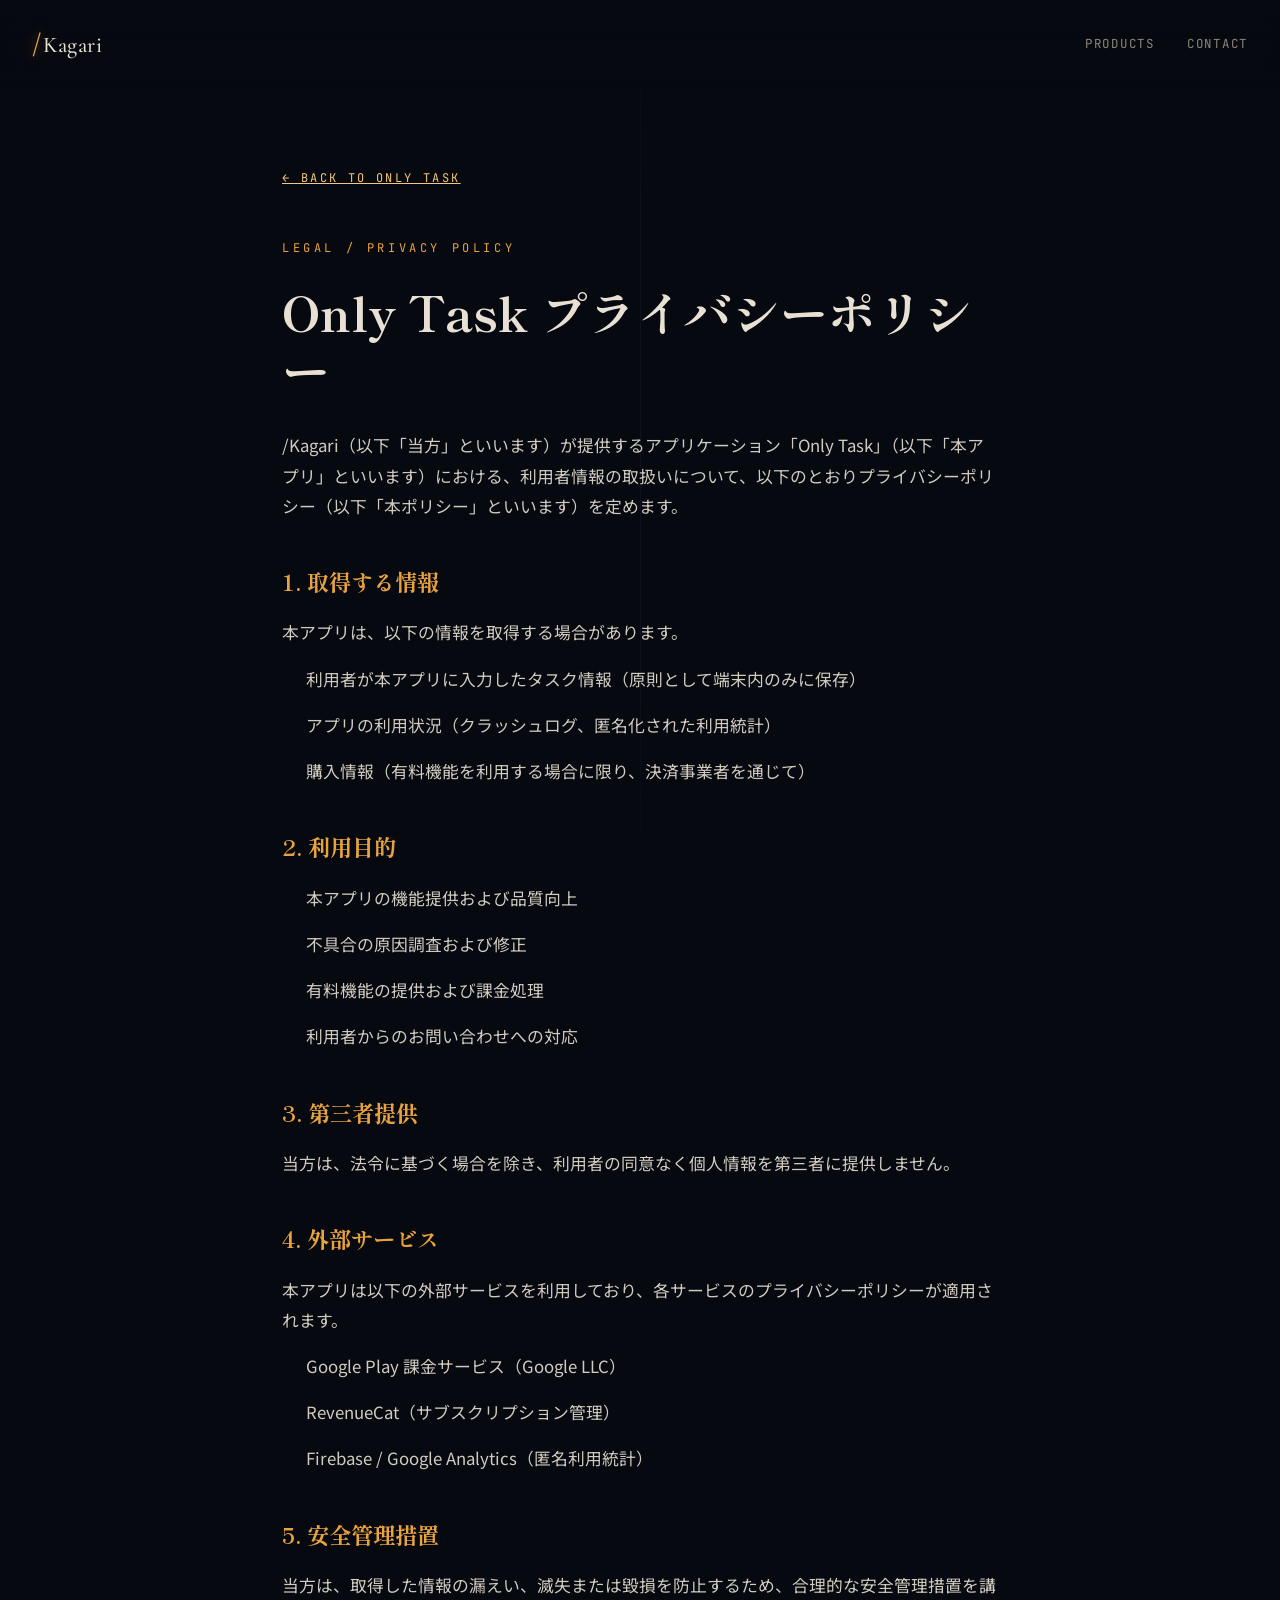
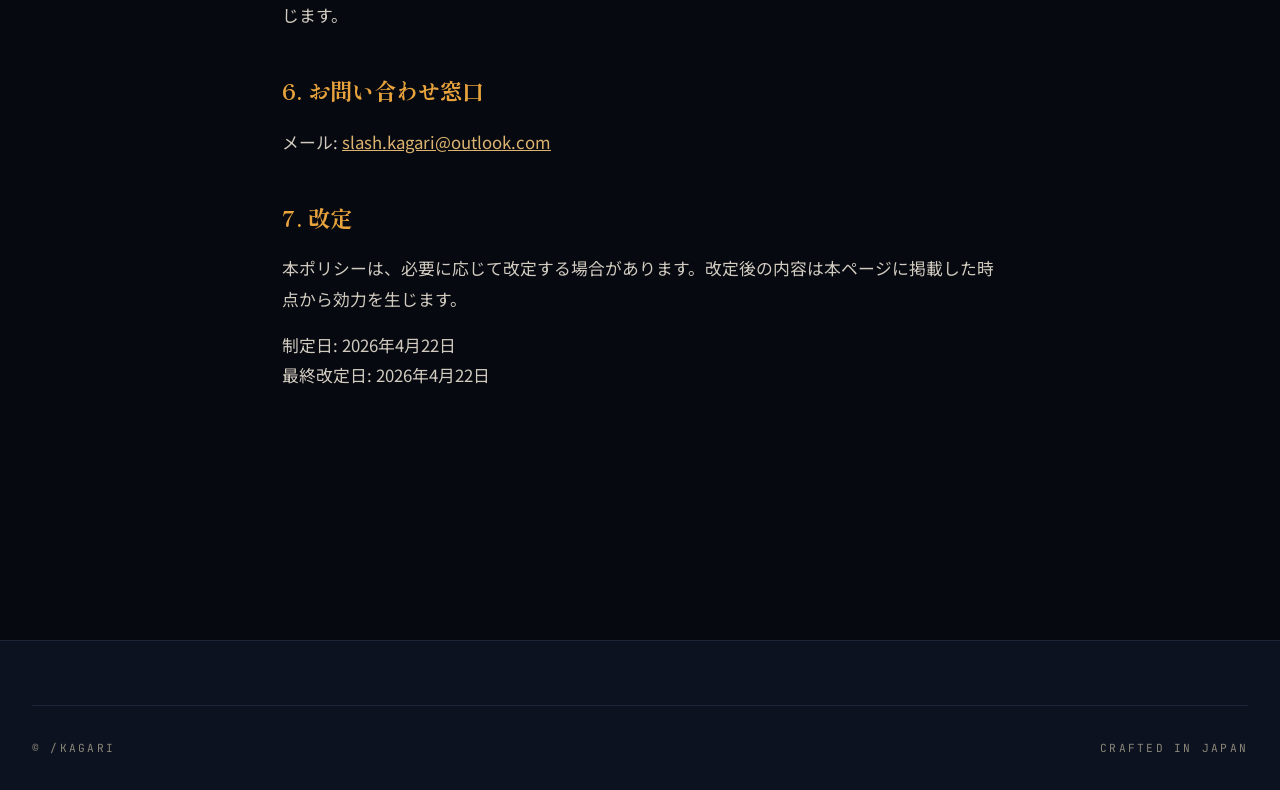
==== legal/only-task-privacy.html @ 3cb2e597 "feat: initial site with kagari lattice hero and product index" ====
<!-- Only Task プライバシーポリシー -->
<!DOCTYPE html>
<html lang="ja">
<head>
<meta charset="UTF-8" />
<meta name="viewport" content="width=device-width, initial-scale=1" />
<title>Only Task プライバシーポリシー — /Kagari</title>
<link rel="preconnect" href="https://fonts.googleapis.com" />
<link rel="preconnect" href="https://fonts.gstatic.com" crossorigin />
<link href="https://fonts.googleapis.com/css2?family=Shippori+Mincho:wght@500;700&family=Noto+Sans+JP:wght@300;400;600&family=Cormorant+Garamond:ital,wght@0,400;0,600;1,400&family=JetBrains+Mono:wght@400;600&display=swap" rel="stylesheet" />
<link rel="stylesheet" href="../assets/css/style.css" />
</head>
<body>
<nav class="nav" aria-label="Main navigation">
  <a href="../index.html" class="nav__brand"><span class="brand__slash">/</span><span class="brand__name">Kagari</span></a>
  <ul class="nav__menu">
    <li><a href="../index.html#products">Products</a></li>
    <li><a href="../index.html#contact">Contact</a></li>
  </ul>
</nav>

<article class="page">
  <a href="../products/only-task.html" class="page__back">← Back to Only Task</a>
  <div class="section__index">LEGAL / PRIVACY POLICY</div>
  <h1>Only Task プライバシーポリシー</h1>
  <p>/Kagari（以下「当方」といいます）が提供するアプリケーション「Only Task」（以下「本アプリ」といいます）における、利用者情報の取扱いについて、以下のとおりプライバシーポリシー（以下「本ポリシー」といいます）を定めます。</p>

  <h2>1. 取得する情報</h2>
  <p>本アプリは、以下の情報を取得する場合があります。</p>
  <ul>
    <li>利用者が本アプリに入力したタスク情報（原則として端末内のみに保存）</li>
    <li>アプリの利用状況（クラッシュログ、匿名化された利用統計）</li>
    <li>購入情報（有料機能を利用する場合に限り、決済事業者を通じて）</li>
  </ul>

  <h2>2. 利用目的</h2>
  <ul>
    <li>本アプリの機能提供および品質向上</li>
    <li>不具合の原因調査および修正</li>
    <li>有料機能の提供および課金処理</li>
    <li>利用者からのお問い合わせへの対応</li>
  </ul>

  <h2>3. 第三者提供</h2>
  <p>当方は、法令に基づく場合を除き、利用者の同意なく個人情報を第三者に提供しません。</p>

  <h2>4. 外部サービス</h2>
  <p>本アプリは以下の外部サービスを利用しており、各サービスのプライバシーポリシーが適用されます。</p>
  <ul>
    <li>Google Play 課金サービス（Google LLC）</li>
    <li>RevenueCat（サブスクリプション管理）</li>
    <li>Firebase / Google Analytics（匿名利用統計）</li>
  </ul>

  <h2>5. 安全管理措置</h2>
  <p>当方は、取得した情報の漏えい、滅失または毀損を防止するため、合理的な安全管理措置を講じます。</p>

  <h2>6. お問い合わせ窓口</h2>
  <p>メール: <a href="mailto:slash.kagari@outlook.com">slash.kagari@outlook.com</a></p>

  <h2>7. 改定</h2>
  <p>本ポリシーは、必要に応じて改定する場合があります。改定後の内容は本ページに掲載した時点から効力を生じます。</p>

  <p>制定日: 2026年4月22日<br />最終改定日: 2026年4月22日</p>
</article>

<footer class="footer">
  <div class="footer__bottom">
    <span>© /Kagari</span>
    <span class="footer__meta">Crafted in Japan</span>
  </div>
</footer>
</body>
</html>
---- assets/css/style.css ----
/* ========================================================================
   /Kagari — 公式サイト スタイル
   役割: 篝籠の格子 × デジタルの精密さ × 燠火のアクセント
   ======================================================================== */

/* ---------- デザイントークン ---------- */
:root {
  /* 色: 墨紺ベースに琥珀・朱・金 */
  --c-bg:        #070911;
  --c-bg-2:      #0D1220;
  --c-surface:   #11182A;
  --c-ink:       #E8E1D3;
  --c-ink-dim:   #8A8678;
  --c-line:      #1E2538;
  --c-line-2:    #2A3445;
  --c-ember:     #E8A33D;
  --c-flame:     #C84A1F;
  --c-gold:      #F4C77A;
  --c-red:       #9B2A1A;

  /* タイポ */
  --f-jp-serif:  "Shippori Mincho", "Noto Serif JP", serif;
  --f-jp-sans:   "Noto Sans JP", system-ui, sans-serif;
  --f-en-serif:  "Cormorant Garamond", "Times New Roman", serif;
  --f-mono:      "JetBrains Mono", ui-monospace, monospace;

  --t-hero:      clamp(4rem, 2rem + 10vw, 11rem);
  --t-h2:        clamp(2rem, 1.2rem + 3vw, 3.5rem);
  --t-body:      clamp(0.95rem, 0.88rem + 0.3vw, 1.05rem);

  /* 余白 */
  --sp-section:  clamp(5rem, 3rem + 7vw, 10rem);

  /* 動き */
  --e-out:       cubic-bezier(0.16, 1, 0.3, 1);
  --d-slow:      1200ms;
  --d-med:       600ms;
  --d-fast:      240ms;
}

/* ---------- リセット ---------- */
*, *::before, *::after { box-sizing: border-box; margin: 0; padding: 0; }
html { scroll-behavior: smooth; }
body {
  background: var(--c-bg);
  color: var(--c-ink);
  font-family: var(--f-jp-sans);
  font-size: var(--t-body);
  line-height: 1.8;
  overflow-x: hidden;
  -webkit-font-smoothing: antialiased;
}
img { max-width: 100%; display: block; }
a { color: inherit; text-decoration: none; }
ul { list-style: none; }
button { font: inherit; cursor: pointer; border: 0; background: none; color: inherit; }

/* 和の縦ラインで全体を引き締める */
body::before {
  content: "";
  position: fixed;
  top: 0; bottom: 0;
  left: 50%;
  width: 1px;
  background: linear-gradient(to bottom, transparent, var(--c-line) 30%, var(--c-line) 70%, transparent);
  opacity: 0.35;
  pointer-events: none;
  z-index: 1;
}

/* ---------- ナビ ---------- */
.nav {
  position: fixed;
  top: 0; left: 0; right: 0;
  display: flex;
  justify-content: space-between;
  align-items: center;
  padding: 1.25rem 2rem;
  z-index: 100;
  mix-blend-mode: normal;
  background: linear-gradient(to bottom, rgba(7, 9, 17, 0.8), transparent);
  backdrop-filter: blur(8px);
  -webkit-backdrop-filter: blur(8px);
}
.nav__brand {
  font-family: var(--f-en-serif);
  font-size: 1.4rem;
  letter-spacing: 0.02em;
  display: flex;
  align-items: baseline;
  gap: 0.05em;
}
.brand__slash {
  color: var(--c-ember);
  font-weight: 600;
  font-size: 1.2em;
  text-shadow: 0 0 12px rgba(232, 163, 61, 0.6);
}
.brand__name { color: var(--c-ink); font-weight: 500; }
.nav__menu {
  display: flex;
  gap: 2rem;
  font-family: var(--f-mono);
  font-size: 0.78rem;
  letter-spacing: 0.14em;
  text-transform: uppercase;
}
.nav__menu a {
  color: var(--c-ink-dim);
  transition: color var(--d-fast) var(--e-out);
  position: relative;
}
.nav__menu a:hover { color: var(--c-gold); }
.nav__menu a::after {
  content: "";
  position: absolute;
  left: 0; bottom: -4px;
  width: 0;
  height: 1px;
  background: var(--c-ember);
  transition: width var(--d-med) var(--e-out);
}
.nav__menu a:hover::after { width: 100%; }

@media (max-width: 640px) {
  .nav { padding: 1rem 1.25rem; }
  .nav__menu { gap: 1rem; font-size: 0.7rem; }
}

/* ========================================================================
   HERO: 篝籠の格子 + 火の粉 + 大きなロゴ
   ======================================================================== */
.hero {
  position: relative;
  min-height: 100vh;
  display: flex;
  align-items: center;
  justify-content: center;
  overflow: hidden;
  padding: 8rem 2rem 4rem;
  background:
    radial-gradient(ellipse at 50% 60%, rgba(200, 74, 31, 0.12), transparent 50%),
    radial-gradient(ellipse at 50% 120%, rgba(232, 163, 61, 0.18), transparent 60%),
    var(--c-bg);
}

/* 火の粉 canvas */
.hero__canvas {
  position: absolute; inset: 0;
  width: 100%; height: 100%;
  z-index: 1;
  opacity: 0.9;
}

/* 篝籠の格子 SVG */
.hero__lattice {
  position: absolute; inset: 0;
  width: 100%; height: 100%;
  z-index: 2;
  opacity: 0.55;
  mix-blend-mode: screen;
}

/* カーソル追従グロー */
.hero__cursor-glow {
  position: absolute;
  width: 420px; height: 420px;
  border-radius: 50%;
  background: radial-gradient(circle, rgba(244, 199, 122, 0.25), rgba(232, 163, 61, 0.08) 40%, transparent 70%);
  pointer-events: none;
  transform: translate(-50%, -50%);
  left: 50%; top: 50%;
  z-index: 3;
  mix-blend-mode: screen;
  transition: opacity 300ms var(--e-out);
  opacity: 0;
}
.hero:hover .hero__cursor-glow { opacity: 1; }

/* Hero 本体 */
.hero__content {
  position: relative;
  z-index: 10;
  text-align: center;
  max-width: 1100px;
}
.hero__eyebrow {
  font-family: var(--f-mono);
  font-size: 0.75rem;
  letter-spacing: 0.35em;
  color: var(--c-ink-dim);
  text-transform: uppercase;
  margin-bottom: 3rem;
  opacity: 0;
  animation: fadeInUp 1.2s 0.2s var(--e-out) forwards;
}
.hero__title {
  font-family: var(--f-en-serif);
  font-size: var(--t-hero);
  font-weight: 500;
  line-height: 0.95;
  letter-spacing: -0.02em;
  display: flex;
  justify-content: center;
  align-items: baseline;
  gap: 0.02em;
  margin-bottom: 2.5rem;
}
.hero__slash {
  color: var(--c-ember);
  font-weight: 600;
  font-size: 1.1em;
  position: relative;
  animation: slashPulse 3.5s ease-in-out infinite;
  filter: drop-shadow(0 0 24px rgba(232, 163, 61, 0.65));
}
.hero__slash::before {
  content: attr(data-text);
  position: absolute;
  inset: 0;
  color: var(--c-gold);
  filter: blur(14px);
  opacity: 0.6;
  animation: slashFlicker 4.2s ease-in-out infinite;
}
.hero__kagari {
  color: var(--c-ink);
  font-style: italic;
  opacity: 0;
  animation: fadeInUp 1.4s 0.6s var(--e-out) forwards;
}
@keyframes slashPulse {
  0%, 100% { transform: translateY(0); filter: drop-shadow(0 0 24px rgba(232, 163, 61, 0.65)); }
  50%      { transform: translateY(-2px); filter: drop-shadow(0 0 38px rgba(244, 199, 122, 0.9)); }
}
@keyframes slashFlicker {
  0%, 100% { opacity: 0.5; transform: scale(1); }
  30%      { opacity: 0.8; transform: scale(1.08); }
  55%      { opacity: 0.35; transform: scale(0.97); }
  75%      { opacity: 0.7; transform: scale(1.05); }
}
@keyframes fadeInUp {
  from { opacity: 0; transform: translateY(20px); }
  to   { opacity: 1; transform: translateY(0); }
}

.hero__tag-ja {
  font-family: var(--f-jp-serif);
  font-size: clamp(1.25rem, 0.8rem + 1.2vw, 1.9rem);
  font-weight: 500;
  letter-spacing: 0.18em;
  color: var(--c-ink);
  margin-bottom: 0.5rem;
  opacity: 0;
  animation: fadeInUp 1.2s 1s var(--e-out) forwards;
}
.hero__tag-en {
  font-family: var(--f-en-serif);
  font-style: italic;
  font-size: 0.95rem;
  letter-spacing: 0.3em;
  color: var(--c-ember);
  text-transform: uppercase;
  margin-bottom: 4rem;
  opacity: 0;
  animation: fadeInUp 1.2s 1.3s var(--e-out) forwards;
}

.hero__scroll {
  display: inline-flex;
  flex-direction: column;
  align-items: center;
  gap: 1rem;
  font-family: var(--f-mono);
  font-size: 0.7rem;
  letter-spacing: 0.3em;
  color: var(--c-ink-dim);
  text-transform: uppercase;
  opacity: 0;
  animation: fadeInUp 1.2s 1.6s var(--e-out) forwards;
}
.hero__scroll-line {
  width: 1px; height: 60px;
  background: linear-gradient(to bottom, var(--c-ember), transparent);
  position: relative;
  overflow: hidden;
}
.hero__scroll-line::after {
  content: "";
  position: absolute;
  top: 0; left: 0;
  width: 100%; height: 30%;
  background: var(--c-gold);
  animation: scrollDot 2s ease-in-out infinite;
}
@keyframes scrollDot {
  0%   { top: -30%; opacity: 0; }
  20%  { opacity: 1; }
  80%  { opacity: 1; }
  100% { top: 110%; opacity: 0; }
}

/* ========================================================================
   セクション共通
   ======================================================================== */
section:not(.hero) {
  position: relative;
  padding: var(--sp-section) 2rem;
  max-width: 1280px;
  margin: 0 auto;
  z-index: 5;
}
.section__index {
  font-family: var(--f-mono);
  font-size: 0.75rem;
  letter-spacing: 0.3em;
  color: var(--c-ember);
  text-transform: uppercase;
  margin-bottom: 1.5rem;
}
.section__title {
  font-family: var(--f-jp-serif);
  font-size: var(--t-h2);
  font-weight: 700;
  line-height: 1.1;
  margin-bottom: 4rem;
  display: flex;
  flex-direction: column;
  gap: 0.5rem;
}
.title__jp { color: var(--c-ink); }
.title__en {
  font-family: var(--f-en-serif);
  font-style: italic;
  font-weight: 400;
  font-size: 0.45em;
  color: var(--c-ember);
  letter-spacing: 0.08em;
}

/* 上から現れるリビール */
.reveal {
  opacity: 0;
  transform: translateY(28px);
  transition: opacity 900ms var(--e-out), transform 900ms var(--e-out);
}
.reveal.is-visible {
  opacity: 1;
  transform: translateY(0);
}

/* ========================================================================
   ABOUT
   ======================================================================== */
.about__grid {
  display: grid;
  grid-template-columns: 1fr 2fr;
  gap: 4rem 5rem;
  align-items: start;
}
.about__lead {
  font-family: var(--f-jp-serif);
  font-size: clamp(1.3rem, 0.9rem + 1vw, 1.8rem);
  line-height: 1.7;
  color: var(--c-ink);
  border-left: 1px solid var(--c-ember);
  padding-left: 1.5rem;
}
.about__lead em {
  color: var(--c-ember);
  font-style: normal;
  background: linear-gradient(transparent 60%, rgba(232, 163, 61, 0.18) 60%);
}
.about__body p {
  margin-bottom: 1.5rem;
  color: var(--c-ink);
  opacity: 0.85;
}
.about__principles {
  grid-column: 1 / -1;
  display: grid;
  grid-template-columns: repeat(3, 1fr);
  gap: 1px;
  background: var(--c-line);
  border: 1px solid var(--c-line);
  margin-top: 2rem;
}
.about__principles li {
  background: var(--c-bg);
  padding: 2rem 1.5rem;
  font-family: var(--f-jp-serif);
  font-size: 1.05rem;
  line-height: 1.7;
  position: relative;
  transition: background 300ms var(--e-out);
}
.about__principles li:hover { background: var(--c-bg-2); }
.about__principles li span {
  display: block;
  font-family: var(--f-mono);
  font-size: 0.7rem;
  letter-spacing: 0.3em;
  color: var(--c-ember);
  margin-bottom: 0.75rem;
}
@media (max-width: 860px) {
  .about__grid { grid-template-columns: 1fr; gap: 2.5rem; }
  .about__principles { grid-template-columns: 1fr; }
}

/* ========================================================================
   PRODUCTS — 索引型グリッド
   ======================================================================== */
.products__note {
  color: var(--c-ink-dim);
  margin-bottom: 2.5rem;
  font-size: 0.9rem;
  max-width: 60ch;
}

/* 密なグリッド: 増えても1画面に収まる */
.products__grid {
  display: grid;
  grid-template-columns: repeat(auto-fill, minmax(180px, 1fr));
  gap: 1px;
  background: var(--c-line);
  border: 1px solid var(--c-line);
  margin-bottom: 5rem;
}
.product-cell {
  background: var(--c-bg);
  position: relative;
  transition: background 400ms var(--e-out), transform 400ms var(--e-out);
}
.product-cell--placeholder {
  background: var(--c-bg);
  min-height: 120px;
  display: flex;
  align-items: center;
  justify-content: center;
}
.product-cell__empty {
  color: var(--c-line-2);
  font-family: var(--f-mono);
  font-size: 1.2rem;
}
.product-cell__link {
  display: grid;
  grid-template-columns: auto 1fr auto;
  align-items: center;
  gap: 1rem;
  padding: 1.25rem 1.5rem;
  min-height: 120px;
  position: relative;
  z-index: 2;
}
.product-cell__icon {
  width: 52px; height: 52px;
  border: 1px solid var(--c-line-2);
  display: grid;
  place-items: center;
  background: var(--c-surface);
  transition: border-color 400ms var(--e-out), background 400ms var(--e-out);
}
.product-cell__mono {
  font-family: var(--f-mono);
  font-size: 1.1rem;
  font-weight: 600;
  color: var(--c-ember);
  letter-spacing: 0.05em;
}
.product-cell__meta {
  display: flex;
  flex-direction: column;
  gap: 0.2rem;
  min-width: 0;
}
.product-cell__name {
  font-family: var(--f-jp-serif);
  font-size: 1rem;
  font-weight: 700;
  color: var(--c-ink);
  white-space: nowrap;
  overflow: hidden;
  text-overflow: ellipsis;
}
.product-cell__tag {
  font-size: 0.72rem;
  color: var(--c-ink-dim);
  font-family: var(--f-jp-sans);
  white-space: nowrap;
  overflow: hidden;
  text-overflow: ellipsis;
}
.product-cell__status {
  font-size: 0.6rem;
  color: var(--c-ember);
  letter-spacing: 0;
}
.product-cell[data-status="developing"] .product-cell__status { color: var(--c-ink-dim); }

/* ホバー時の燠火 */
.product-cell:hover {
  background: var(--c-bg-2);
  z-index: 3;
  transform: scale(1.02);
  box-shadow:
    0 0 0 1px var(--c-ember),
    0 0 40px rgba(232, 163, 61, 0.4),
    0 0 80px rgba(200, 74, 31, 0.15);
}
.product-cell:hover .product-cell__icon {
  border-color: var(--c-ember);
  background: rgba(232, 163, 61, 0.08);
}
.product-cell:hover .product-cell__mono {
  color: var(--c-gold);
  text-shadow: 0 0 12px rgba(244, 199, 122, 0.6);
}

/* 注目製品 */
.products__feature {
  display: grid;
  grid-template-columns: auto 1fr;
  gap: 2rem;
  align-items: center;
  padding-top: 3rem;
  border-top: 1px solid var(--c-line);
}
.feature__label {
  writing-mode: vertical-rl;
  font-family: var(--f-mono);
  font-size: 0.7rem;
  letter-spacing: 0.35em;
  color: var(--c-ember);
  align-self: start;
  padding-top: 1rem;
}
.feature__card {
  display: grid;
  grid-template-columns: 280px 1fr;
  gap: 3rem;
  align-items: center;
}
.feature__visual {
  position: relative;
  width: 280px; height: 280px;
  background: linear-gradient(145deg, var(--c-surface), var(--c-bg-2));
  border: 1px solid var(--c-line-2);
  display: grid;
  place-items: center;
  overflow: hidden;
}
.feature__pulse {
  position: absolute;
  width: 180px; height: 180px;
  border-radius: 50%;
  background: radial-gradient(circle, rgba(232, 163, 61, 0.5), transparent 70%);
  animation: firePulse 3s ease-in-out infinite;
}
@keyframes firePulse {
  0%, 100% { transform: scale(0.85); opacity: 0.6; }
  50%      { transform: scale(1.1); opacity: 0.9; }
}
.feature__mono {
  position: relative;
  font-family: var(--f-en-serif);
  font-size: 6rem;
  font-weight: 600;
  color: var(--c-gold);
  font-style: italic;
  text-shadow: 0 0 20px rgba(244, 199, 122, 0.6);
  z-index: 2;
}
.feature__text h3 {
  font-family: var(--f-jp-serif);
  font-size: 2rem;
  margin-bottom: 1rem;
}
.feature__text p {
  color: var(--c-ink);
  opacity: 0.85;
  margin-bottom: 2rem;
  max-width: 50ch;
}
.feature__actions {
  display: flex;
  gap: 1rem;
  flex-wrap: wrap;
}
.btn {
  display: inline-flex;
  align-items: center;
  gap: 0.5rem;
  padding: 0.9rem 1.8rem;
  font-family: var(--f-mono);
  font-size: 0.78rem;
  letter-spacing: 0.2em;
  text-transform: uppercase;
  border: 1px solid var(--c-line-2);
  transition: all var(--d-fast) var(--e-out);
}
.btn--primary {
  background: var(--c-ember);
  color: var(--c-bg);
  border-color: var(--c-ember);
}
.btn--primary:hover {
  background: var(--c-gold);
  border-color: var(--c-gold);
  box-shadow: 0 0 24px rgba(244, 199, 122, 0.5);
}
.btn--ghost {
  color: var(--c-ink-dim);
}
.btn--ghost[aria-disabled="true"] {
  opacity: 0.5;
  cursor: not-allowed;
}

@media (max-width: 860px) {
  .products__feature { grid-template-columns: 1fr; }
  .feature__label { writing-mode: horizontal-tb; }
  .feature__card { grid-template-columns: 1fr; gap: 2rem; }
  .feature__visual { width: 100%; height: 200px; }
}

/* ========================================================================
   CONTACT
   ======================================================================== */
.contact__grid {
  display: grid;
  gap: 2.5rem;
}
.contact__lead {
  color: var(--c-ink);
  opacity: 0.85;
  max-width: 50ch;
}
.contact__email {
  display: grid;
  grid-template-columns: auto 1fr auto;
  gap: 2rem;
  align-items: center;
  padding: 2rem 2.5rem;
  border: 1px solid var(--c-line-2);
  background: var(--c-surface);
  transition: all var(--d-med) var(--e-out);
}
.contact__email:hover {
  border-color: var(--c-ember);
  background: var(--c-bg-2);
  box-shadow: 0 0 50px rgba(232, 163, 61, 0.25);
}
.contact__email-label {
  font-family: var(--f-mono);
  font-size: 0.7rem;
  letter-spacing: 0.3em;
  color: var(--c-ember);
}
.contact__email-addr {
  font-family: var(--f-en-serif);
  font-size: clamp(1.2rem, 0.9rem + 1vw, 1.8rem);
  font-style: italic;
  color: var(--c-ink);
}
.contact__email-arrow {
  color: var(--c-ember);
  font-size: 1.5rem;
  transition: transform var(--d-fast) var(--e-out);
}
.contact__email:hover .contact__email-arrow { transform: translateX(8px); }

/* ========================================================================
   FOOTER
   ======================================================================== */
.footer {
  margin-top: var(--sp-section);
  padding: 4rem 2rem 2rem;
  border-top: 1px solid var(--c-line);
  background: var(--c-bg-2);
}
.footer__top {
  max-width: 1280px;
  margin: 0 auto;
  display: grid;
  grid-template-columns: 1fr 2fr;
  gap: 4rem;
  padding-bottom: 3rem;
}
.footer__brand {
  font-family: var(--f-en-serif);
  font-size: 2rem;
}
.footer__tag {
  margin-top: 0.5rem;
  font-family: var(--f-en-serif);
  font-style: italic;
  font-size: 0.9rem;
  color: var(--c-ember);
  letter-spacing: 0.15em;
}
.footer__nav {
  display: grid;
  grid-template-columns: repeat(3, 1fr);
  gap: 2rem;
}
.footer__nav h4 {
  font-family: var(--f-mono);
  font-size: 0.7rem;
  letter-spacing: 0.3em;
  color: var(--c-ember);
  text-transform: uppercase;
  margin-bottom: 1rem;
}
.footer__nav ul { display: flex; flex-direction: column; gap: 0.5rem; }
.footer__nav a {
  color: var(--c-ink-dim);
  font-size: 0.88rem;
  transition: color var(--d-fast) var(--e-out);
}
.footer__nav a:hover { color: var(--c-gold); }
.footer__bottom {
  max-width: 1280px;
  margin: 0 auto;
  padding-top: 2rem;
  border-top: 1px solid var(--c-line);
  display: flex;
  justify-content: space-between;
  font-family: var(--f-mono);
  font-size: 0.7rem;
  letter-spacing: 0.2em;
  color: var(--c-ink-dim);
  text-transform: uppercase;
}
@media (max-width: 760px) {
  .footer__top { grid-template-columns: 1fr; }
  .footer__nav { grid-template-columns: repeat(2, 1fr); }
}

/* ========================================================================
   汎用: 詳細ページ・法的ページ
   ======================================================================== */
.page {
  max-width: 780px;
  margin: 0 auto;
  padding: 10rem 2rem 6rem;
  z-index: 5;
  position: relative;
}
.page h1 {
  font-family: var(--f-jp-serif);
  font-size: clamp(2rem, 1.4rem + 2vw, 3rem);
  margin-bottom: 2rem;
  line-height: 1.2;
}
.page h2 {
  font-family: var(--f-jp-serif);
  font-size: 1.4rem;
  margin: 2.5rem 0 1rem;
  color: var(--c-ember);
}
.page p, .page li { margin-bottom: 1rem; opacity: 0.9; }
.page ul, .page ol { padding-left: 1.5rem; margin-bottom: 1.5rem; }
.page a { color: var(--c-gold); text-decoration: underline; }
.page__back {
  display: inline-flex;
  align-items: center;
  gap: 0.5rem;
  font-family: var(--f-mono);
  font-size: 0.75rem;
  letter-spacing: 0.2em;
  color: var(--c-ember);
  text-transform: uppercase;
  margin-bottom: 3rem;
}
.page table {
  width: 100%;
  border-collapse: collapse;
  margin: 1.5rem 0;
  font-size: 0.9rem;
}
.page th, .page td {
  border: 1px solid var(--c-line);
  padding: 0.75rem 1rem;
  text-align: left;
  vertical-align: top;
}
.page th {
  background: var(--c-surface);
  color: var(--c-ember);
  font-family: var(--f-jp-serif);
  width: 30%;
  white-space: nowrap;
}

/* ========================================================================
   モーション削減対応
   ======================================================================== */
@media (prefers-reduced-motion: reduce) {
  *, *::before, *::after {
    animation-duration: 0.01ms !important;
    animation-iteration-count: 1 !important;
    transition-duration: 0.01ms !important;
    scroll-behavior: auto !important;
  }
  .hero__canvas { display: none; }
}
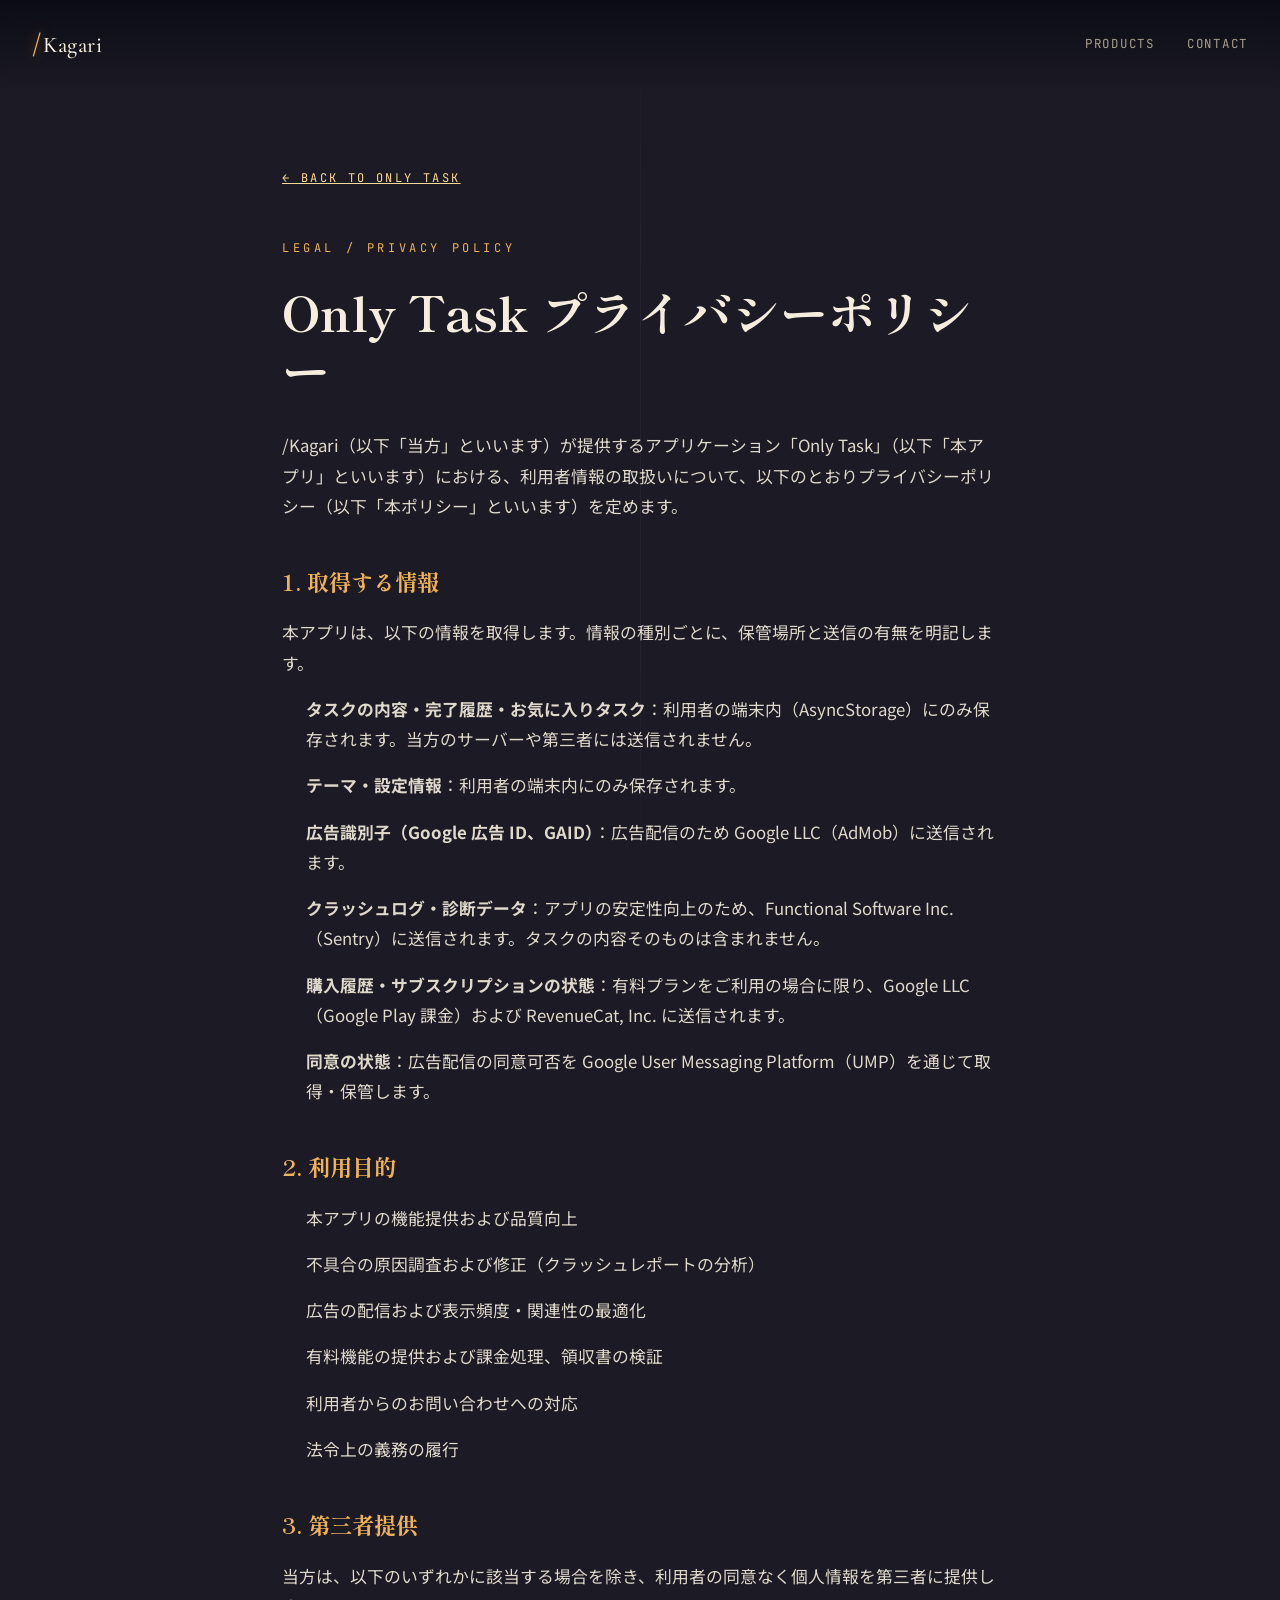
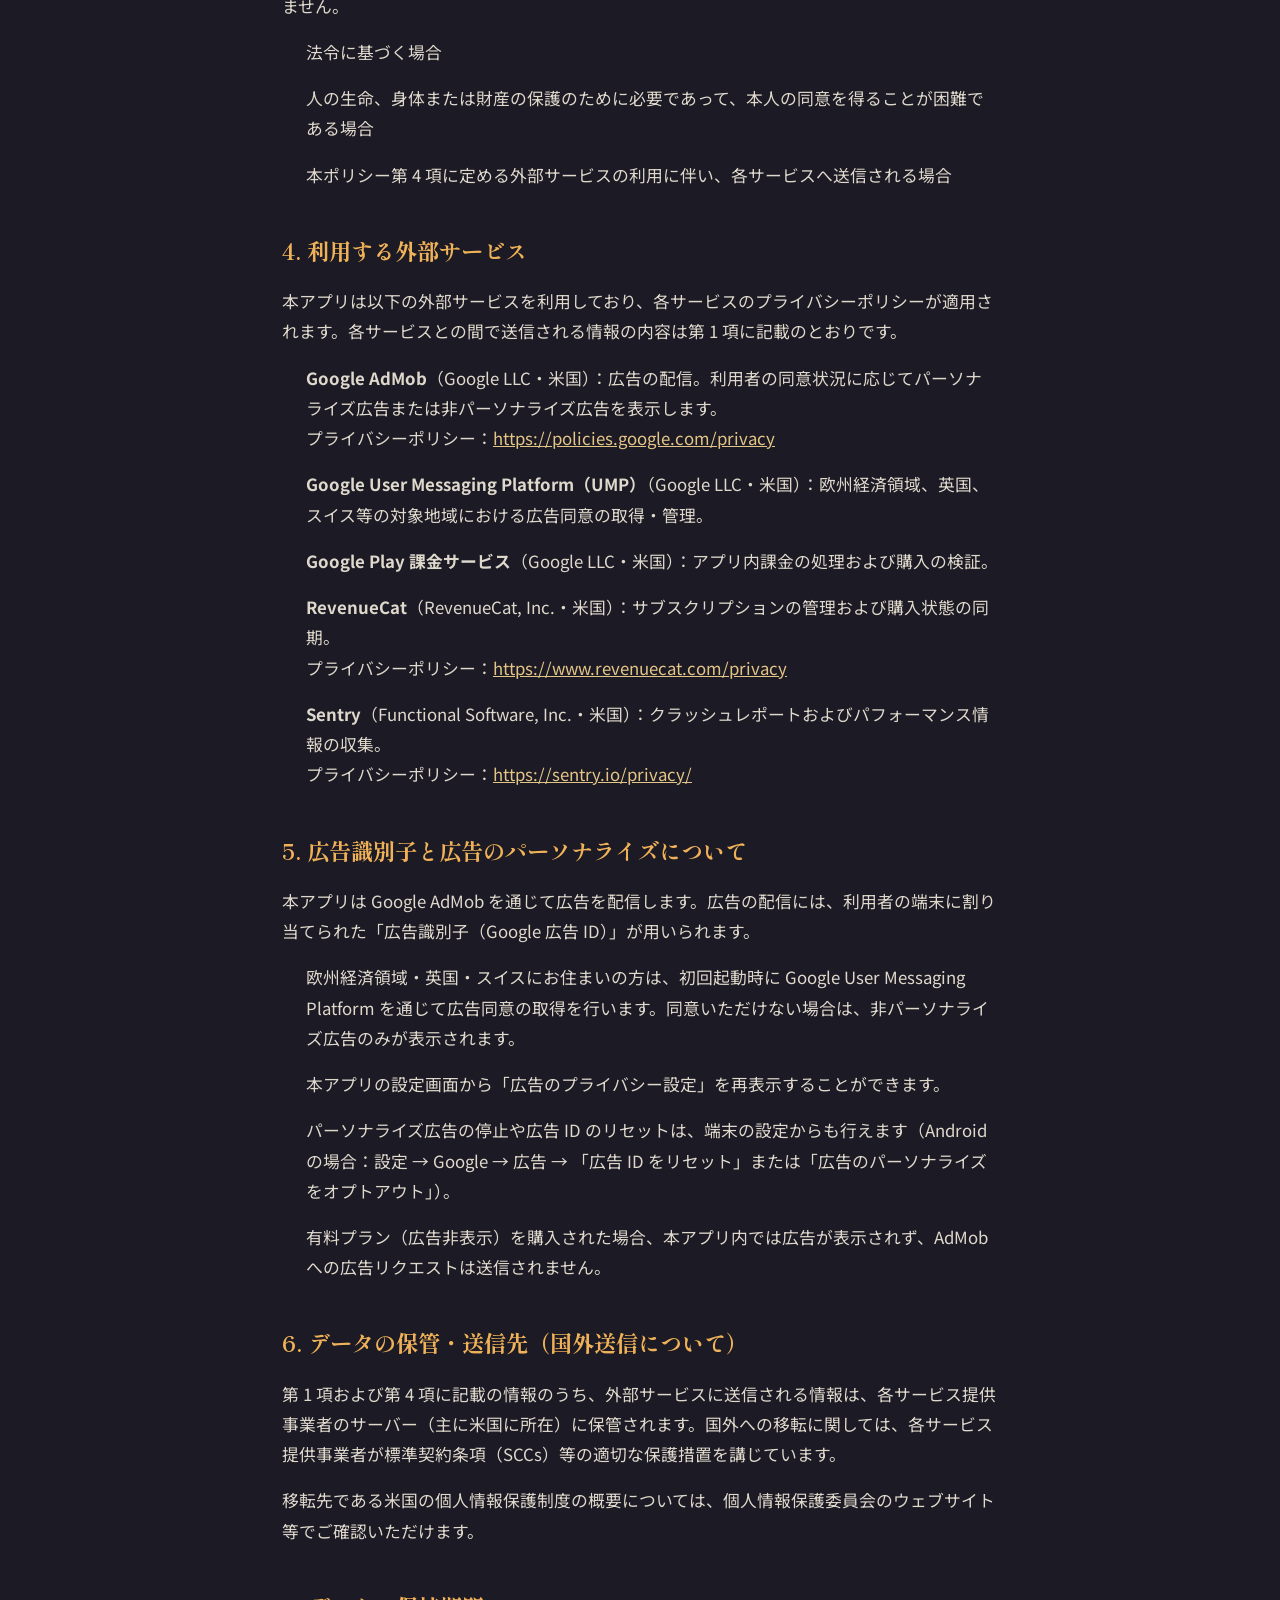
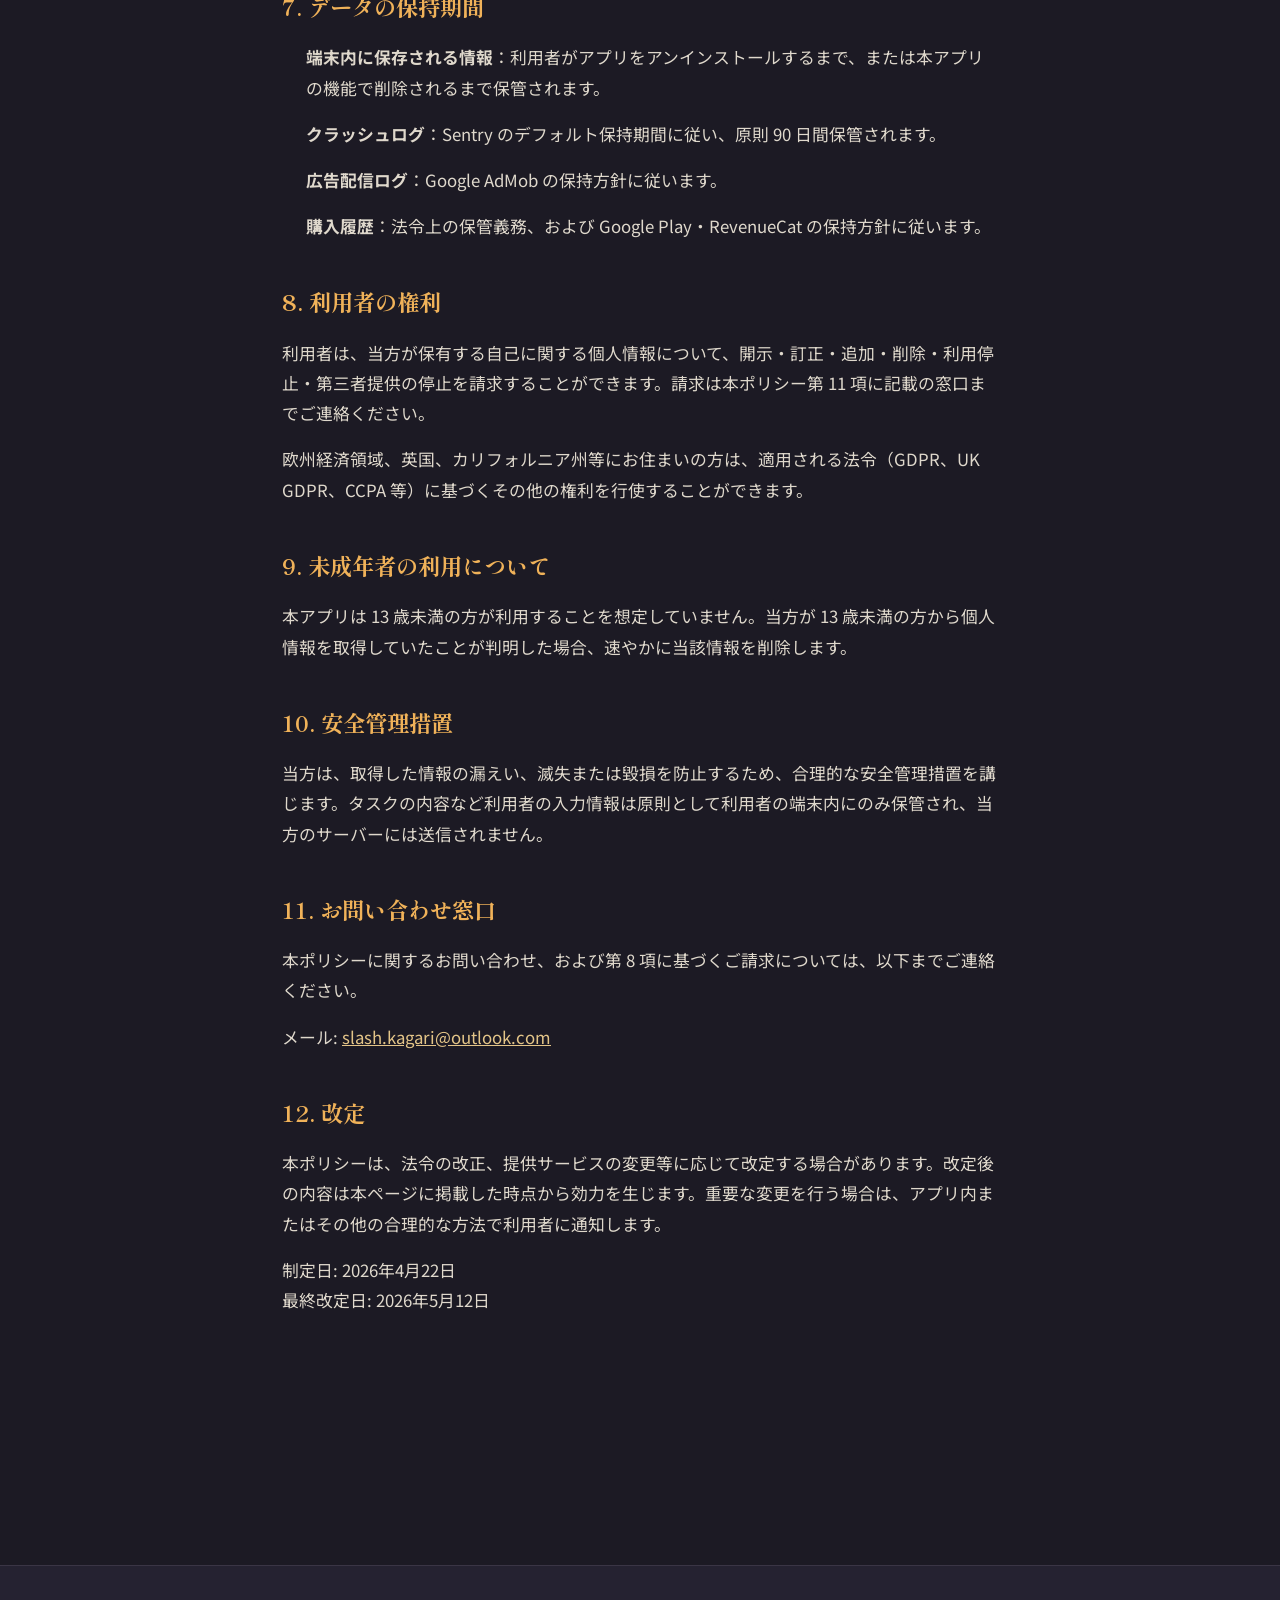
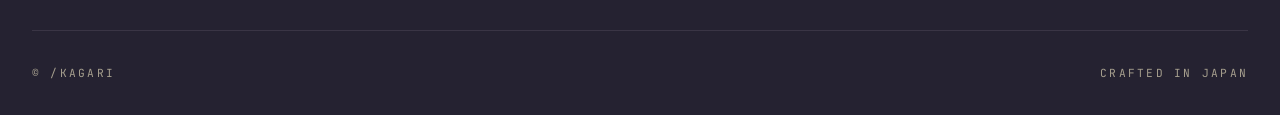
==== commit 4db0857b: "docs: update Only Task privacy policy - Remove Firebase/Google Analytics (never integrated) - Add Go" ====
--- a/legal/only-task-privacy.html
+++ b/legal/only-task-privacy.html
@@ -26,42 +26,86 @@
   <p>/Kagari（以下「当方」といいます）が提供するアプリケーション「Only Task」（以下「本アプリ」といいます）における、利用者情報の取扱いについて、以下のとおりプライバシーポリシー（以下「本ポリシー」といいます）を定めます。</p>
 
   <h2>1. 取得する情報</h2>
-  <p>本アプリは、以下の情報を取得する場合があります。</p>
+  <p>本アプリは、以下の情報を取得します。情報の種別ごとに、保管場所と送信の有無を明記します。</p>
   <ul>
-    <li>利用者が本アプリに入力したタスク情報（原則として端末内のみに保存）</li>
-    <li>アプリの利用状況（クラッシュログ、匿名化された利用統計）</li>
-    <li>購入情報（有料機能を利用する場合に限り、決済事業者を通じて）</li>
+    <li><strong>タスクの内容・完了履歴・お気に入りタスク</strong>：利用者の端末内（AsyncStorage）にのみ保存されます。当方のサーバーや第三者には送信されません。</li>
+    <li><strong>テーマ・設定情報</strong>：利用者の端末内にのみ保存されます。</li>
+    <li><strong>広告識別子（Google 広告 ID、GAID）</strong>：広告配信のため Google LLC（AdMob）に送信されます。</li>
+    <li><strong>クラッシュログ・診断データ</strong>：アプリの安定性向上のため、Functional Software Inc.（Sentry）に送信されます。タスクの内容そのものは含まれません。</li>
+    <li><strong>購入履歴・サブスクリプションの状態</strong>：有料プランをご利用の場合に限り、Google LLC（Google Play 課金）および RevenueCat, Inc. に送信されます。</li>
+    <li><strong>同意の状態</strong>：広告配信の同意可否を Google User Messaging Platform（UMP）を通じて取得・保管します。</li>
   </ul>
 
   <h2>2. 利用目的</h2>
   <ul>
     <li>本アプリの機能提供および品質向上</li>
-    <li>不具合の原因調査および修正</li>
-    <li>有料機能の提供および課金処理</li>
+    <li>不具合の原因調査および修正（クラッシュレポートの分析）</li>
+    <li>広告の配信および表示頻度・関連性の最適化</li>
+    <li>有料機能の提供および課金処理、領収書の検証</li>
     <li>利用者からのお問い合わせへの対応</li>
+    <li>法令上の義務の履行</li>
   </ul>
 
   <h2>3. 第三者提供</h2>
-  <p>当方は、法令に基づく場合を除き、利用者の同意なく個人情報を第三者に提供しません。</p>
-
-  <h2>4. 外部サービス</h2>
-  <p>本アプリは以下の外部サービスを利用しており、各サービスのプライバシーポリシーが適用されます。</p>
+  <p>当方は、以下のいずれかに該当する場合を除き、利用者の同意なく個人情報を第三者に提供しません。</p>
   <ul>
-    <li>Google Play 課金サービス（Google LLC）</li>
-    <li>RevenueCat（サブスクリプション管理）</li>
-    <li>Firebase / Google Analytics（匿名利用統計）</li>
+    <li>法令に基づく場合</li>
+    <li>人の生命、身体または財産の保護のために必要であって、本人の同意を得ることが困難である場合</li>
+    <li>本ポリシー第 4 項に定める外部サービスの利用に伴い、各サービスへ送信される場合</li>
   </ul>
 
-  <h2>5. 安全管理措置</h2>
-  <p>当方は、取得した情報の漏えい、滅失または毀損を防止するため、合理的な安全管理措置を講じます。</p>
+  <h2>4. 利用する外部サービス</h2>
+  <p>本アプリは以下の外部サービスを利用しており、各サービスのプライバシーポリシーが適用されます。各サービスとの間で送信される情報の内容は第 1 項に記載のとおりです。</p>
+  <ul>
+    <li><strong>Google AdMob</strong>（Google LLC・米国）：広告の配信。利用者の同意状況に応じてパーソナライズ広告または非パーソナライズ広告を表示します。<br />
+      プライバシーポリシー：<a href="https://policies.google.com/privacy" target="_blank" rel="noopener noreferrer">https://policies.google.com/privacy</a></li>
+    <li><strong>Google User Messaging Platform（UMP）</strong>（Google LLC・米国）：欧州経済領域、英国、スイス等の対象地域における広告同意の取得・管理。</li>
+    <li><strong>Google Play 課金サービス</strong>（Google LLC・米国）：アプリ内課金の処理および購入の検証。</li>
+    <li><strong>RevenueCat</strong>（RevenueCat, Inc.・米国）：サブスクリプションの管理および購入状態の同期。<br />
+      プライバシーポリシー：<a href="https://www.revenuecat.com/privacy" target="_blank" rel="noopener noreferrer">https://www.revenuecat.com/privacy</a></li>
+    <li><strong>Sentry</strong>（Functional Software, Inc.・米国）：クラッシュレポートおよびパフォーマンス情報の収集。<br />
+      プライバシーポリシー：<a href="https://sentry.io/privacy/" target="_blank" rel="noopener noreferrer">https://sentry.io/privacy/</a></li>
+  </ul>
 
-  <h2>6. お問い合わせ窓口</h2>
+  <h2>5. 広告識別子と広告のパーソナライズについて</h2>
+  <p>本アプリは Google AdMob を通じて広告を配信します。広告の配信には、利用者の端末に割り当てられた「広告識別子（Google 広告 ID）」が用いられます。</p>
+  <ul>
+    <li>欧州経済領域・英国・スイスにお住まいの方は、初回起動時に Google User Messaging Platform を通じて広告同意の取得を行います。同意いただけない場合は、非パーソナライズ広告のみが表示されます。</li>
+    <li>本アプリの設定画面から「広告のプライバシー設定」を再表示することができます。</li>
+    <li>パーソナライズ広告の停止や広告 ID のリセットは、端末の設定からも行えます（Android の場合：設定 → Google → 広告 → 「広告 ID をリセット」または「広告のパーソナライズをオプトアウト」）。</li>
+    <li>有料プラン（広告非表示）を購入された場合、本アプリ内では広告が表示されず、AdMob への広告リクエストは送信されません。</li>
+  </ul>
+
+  <h2>6. データの保管・送信先（国外送信について）</h2>
+  <p>第 1 項および第 4 項に記載の情報のうち、外部サービスに送信される情報は、各サービス提供事業者のサーバー（主に米国に所在）に保管されます。国外への移転に関しては、各サービス提供事業者が標準契約条項（SCCs）等の適切な保護措置を講じています。</p>
+  <p>移転先である米国の個人情報保護制度の概要については、個人情報保護委員会のウェブサイト等でご確認いただけます。</p>
+
+  <h2>7. データの保持期間</h2>
+  <ul>
+    <li><strong>端末内に保存される情報</strong>：利用者がアプリをアンインストールするまで、または本アプリの機能で削除されるまで保管されます。</li>
+    <li><strong>クラッシュログ</strong>：Sentry のデフォルト保持期間に従い、原則 90 日間保管されます。</li>
+    <li><strong>広告配信ログ</strong>：Google AdMob の保持方針に従います。</li>
+    <li><strong>購入履歴</strong>：法令上の保管義務、および Google Play・RevenueCat の保持方針に従います。</li>
+  </ul>
+
+  <h2>8. 利用者の権利</h2>
+  <p>利用者は、当方が保有する自己に関する個人情報について、開示・訂正・追加・削除・利用停止・第三者提供の停止を請求することができます。請求は本ポリシー第 11 項に記載の窓口までご連絡ください。</p>
+  <p>欧州経済領域、英国、カリフォルニア州等にお住まいの方は、適用される法令（GDPR、UK GDPR、CCPA 等）に基づくその他の権利を行使することができます。</p>
+
+  <h2>9. 未成年者の利用について</h2>
+  <p>本アプリは 13 歳未満の方が利用することを想定していません。当方が 13 歳未満の方から個人情報を取得していたことが判明した場合、速やかに当該情報を削除します。</p>
+
+  <h2>10. 安全管理措置</h2>
+  <p>当方は、取得した情報の漏えい、滅失または毀損を防止するため、合理的な安全管理措置を講じます。タスクの内容など利用者の入力情報は原則として利用者の端末内にのみ保管され、当方のサーバーには送信されません。</p>
+
+  <h2>11. お問い合わせ窓口</h2>
+  <p>本ポリシーに関するお問い合わせ、および第 8 項に基づくご請求については、以下までご連絡ください。</p>
   <p>メール: <a href="mailto:slash.kagari@outlook.com">slash.kagari@outlook.com</a></p>
 
-  <h2>7. 改定</h2>
-  <p>本ポリシーは、必要に応じて改定する場合があります。改定後の内容は本ページに掲載した時点から効力を生じます。</p>
+  <h2>12. 改定</h2>
+  <p>本ポリシーは、法令の改正、提供サービスの変更等に応じて改定する場合があります。改定後の内容は本ページに掲載した時点から効力を生じます。重要な変更を行う場合は、アプリ内またはその他の合理的な方法で利用者に通知します。</p>
 
-  <p>制定日: 2026年4月22日<br />最終改定日: 2026年4月22日</p>
+  <p>制定日: 2026年4月22日<br />最終改定日: 2026年5月12日</p>
 </article>
 
 <footer class="footer">
--- a/assets/css/style.css
+++ b/assets/css/style.css
@@ -5,18 +5,18 @@
 
 /* ---------- デザイントークン ---------- */
 :root {
-  /* 色: 墨紺ベースに琥珀・朱・金 */
-  --c-bg:        #070911;
-  --c-bg-2:      #0D1220;
-  --c-surface:   #11182A;
-  --c-ink:       #E8E1D3;
-  --c-ink-dim:   #8A8678;
-  --c-line:      #1E2538;
-  --c-line-2:    #2A3445;
-  --c-ember:     #E8A33D;
-  --c-flame:     #C84A1F;
-  --c-gold:      #F4C77A;
-  --c-red:       #9B2A1A;
+  /* 色: 夕暮れ〜行灯の明るさ。和紙の暖かみを含む中明度ベース */
+  --c-bg:        #1C1A24;
+  --c-bg-2:      #252231;
+  --c-surface:   #2E2A3A;
+  --c-ink:       #F5EEDF;
+  --c-ink-dim:   #A69F8E;
+  --c-line:      #3A3545;
+  --c-line-2:    #4A4356;
+  --c-ember:     #F0B259;
+  --c-flame:     #E05A2A;
+  --c-gold:      #FBD994;
+  --c-red:       #B03525;
 
   /* タイポ */
   --f-jp-serif:  "Shippori Mincho", "Noto Serif JP", serif;
@@ -139,8 +139,9 @@
   overflow: hidden;
   padding: 8rem 2rem 4rem;
   background:
-    radial-gradient(ellipse at 50% 60%, rgba(200, 74, 31, 0.12), transparent 50%),
-    radial-gradient(ellipse at 50% 120%, rgba(232, 163, 61, 0.18), transparent 60%),
+    radial-gradient(ellipse at 50% 40%, rgba(240, 178, 89, 0.1), transparent 55%),
+    radial-gradient(ellipse at 50% 80%, rgba(224, 90, 42, 0.22), transparent 55%),
+    radial-gradient(ellipse at 50% 130%, rgba(251, 217, 148, 0.28), transparent 60%),
     var(--c-bg);
 }
 
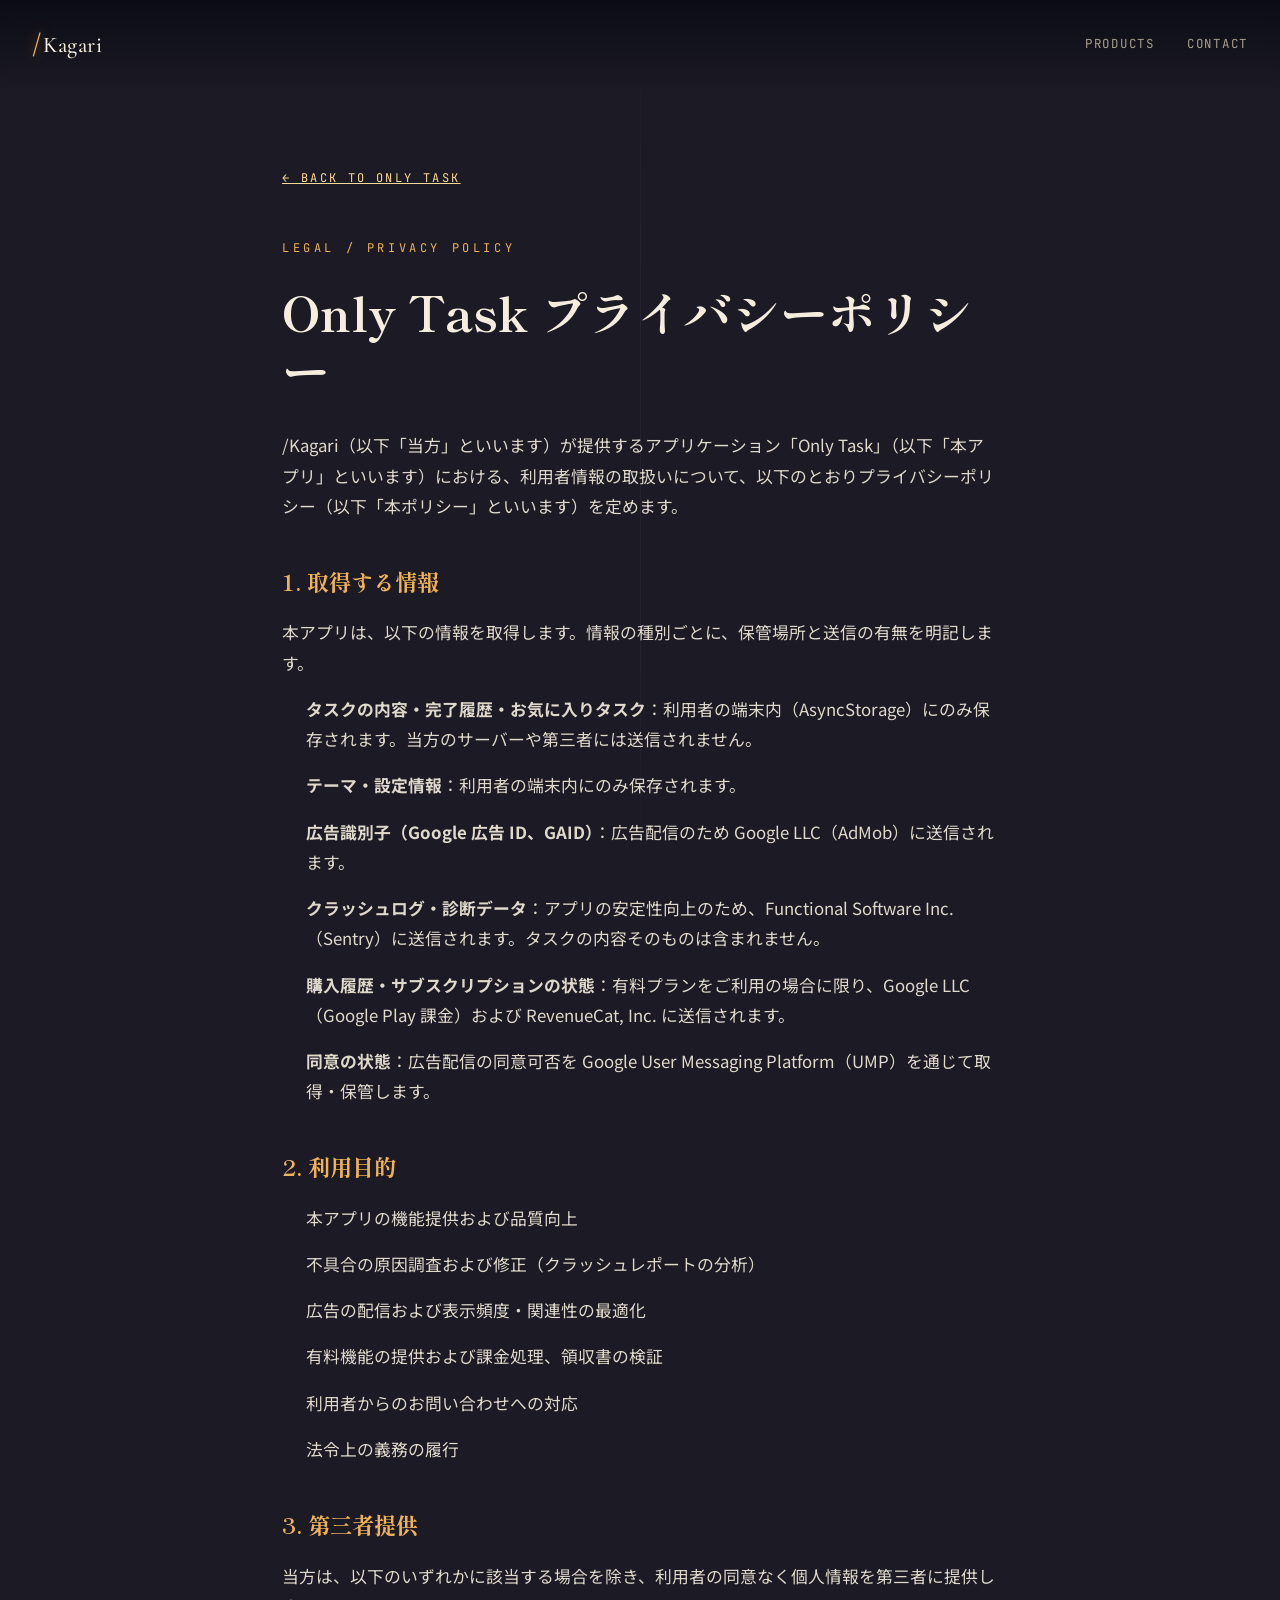
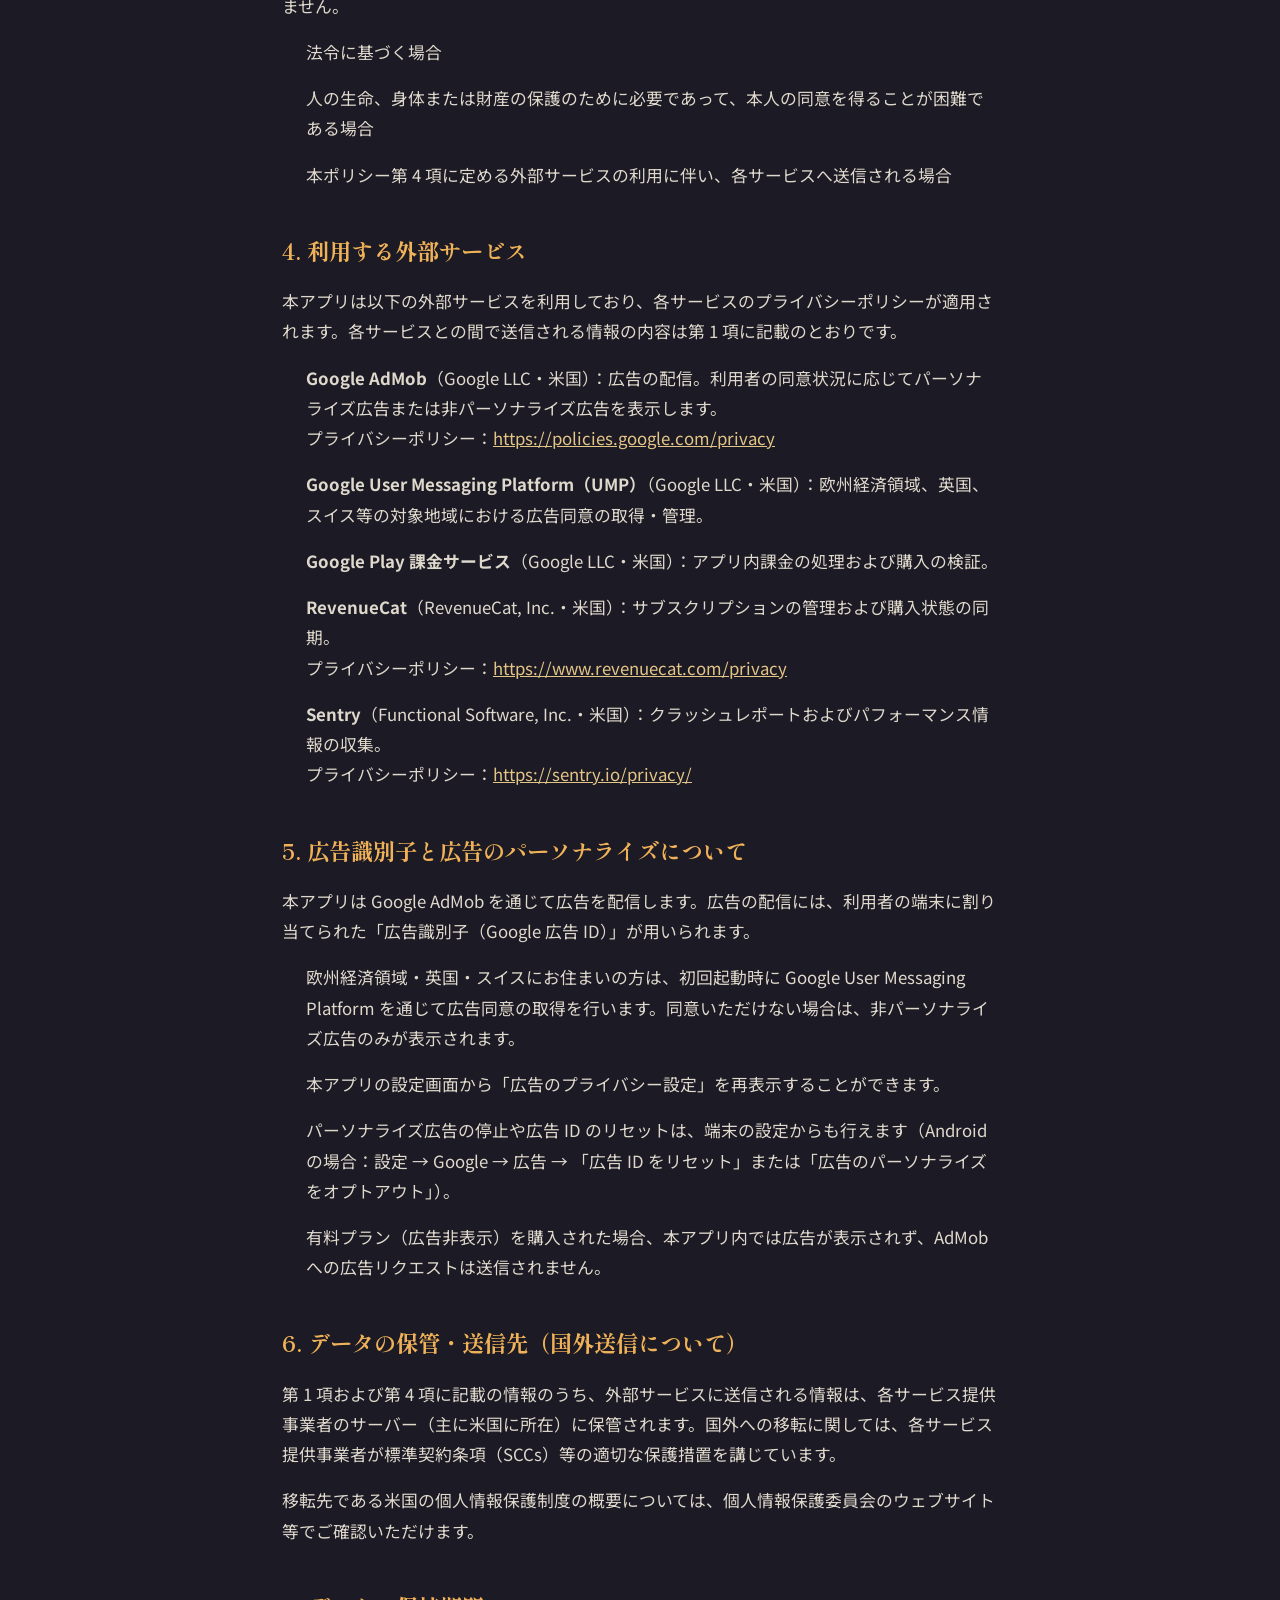
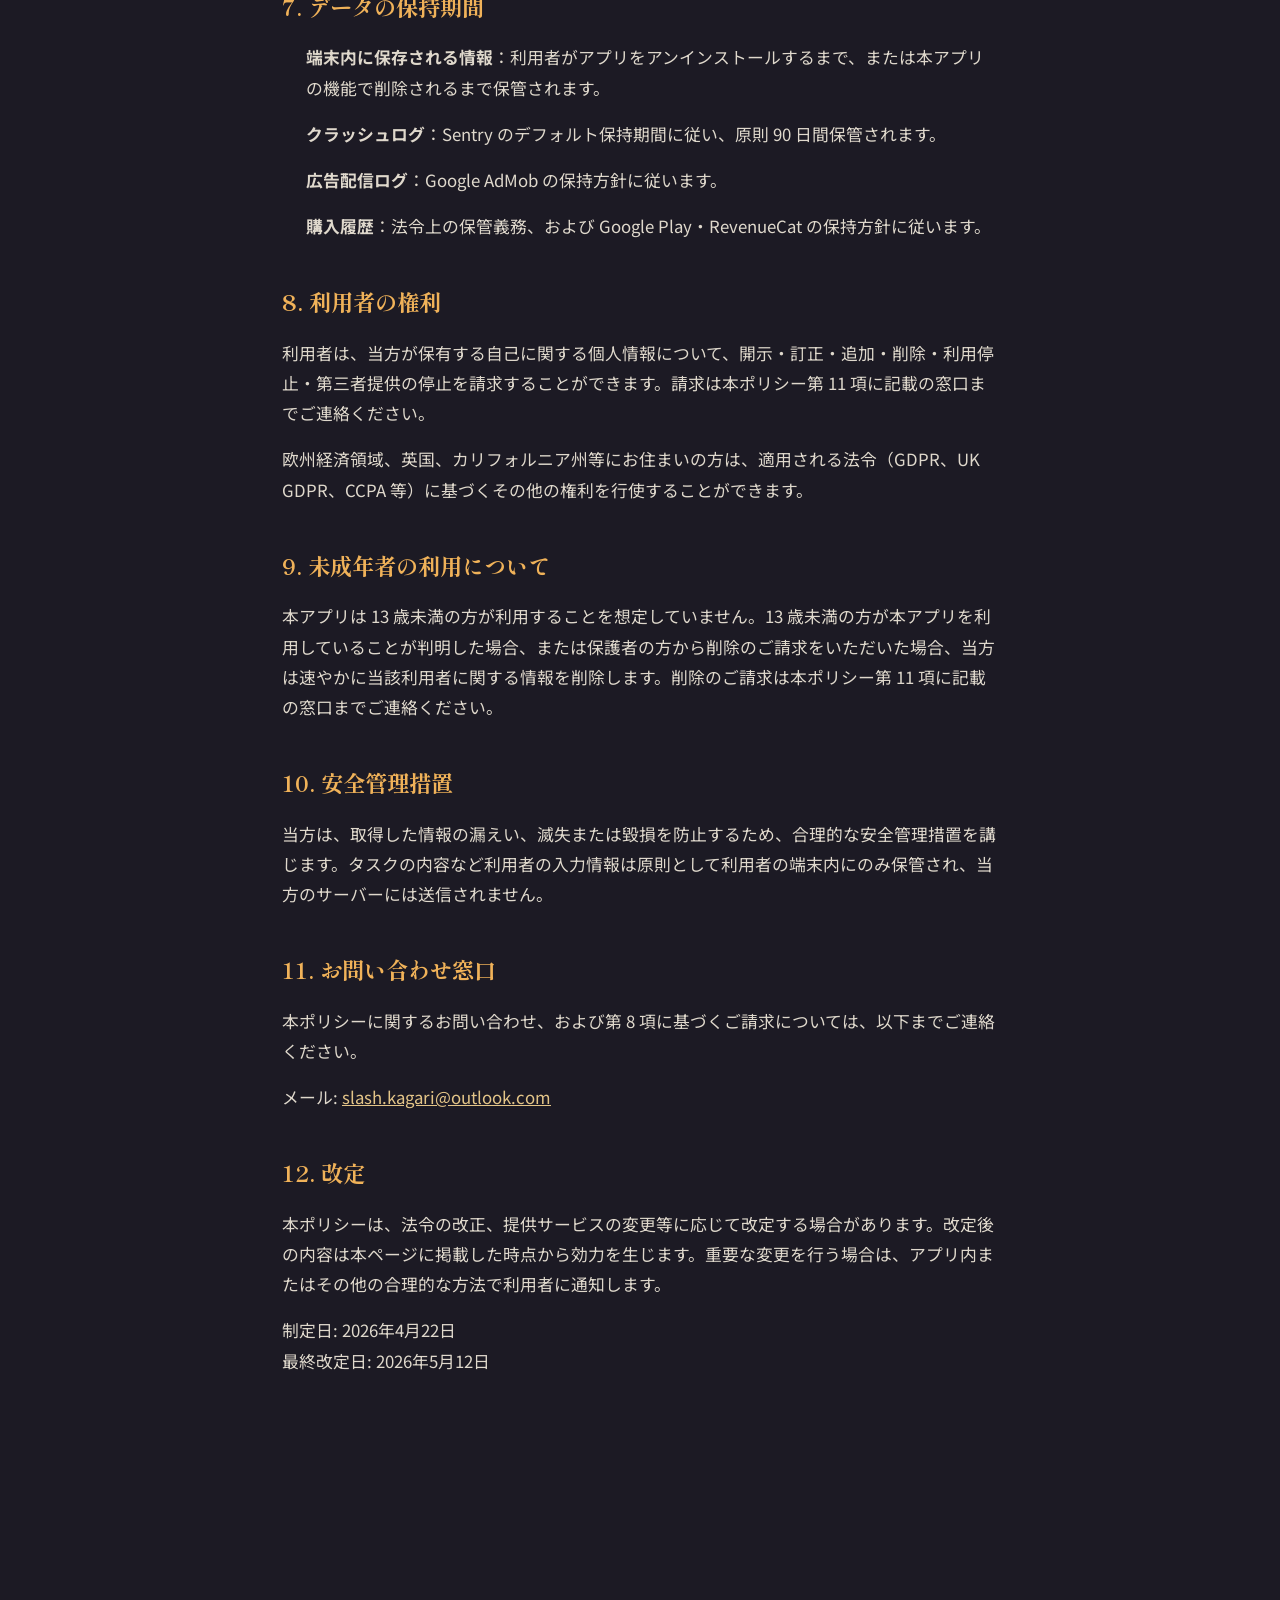
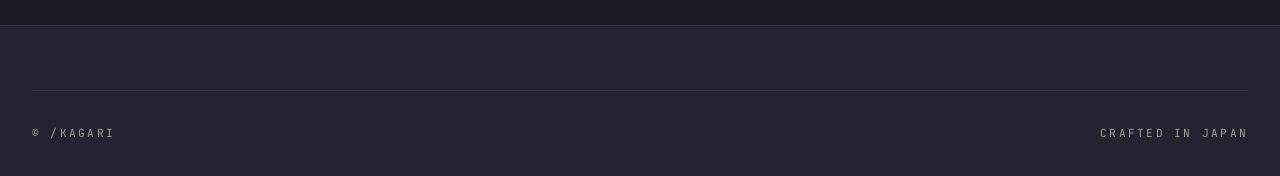
==== commit ba1c39e9: "docs: clarify minors section in Only Task privacy policy - Add explicit pathway for guardians to req" ====
--- a/legal/only-task-privacy.html
+++ b/legal/only-task-privacy.html
@@ -93,7 +93,7 @@
   <p>欧州経済領域、英国、カリフォルニア州等にお住まいの方は、適用される法令（GDPR、UK GDPR、CCPA 等）に基づくその他の権利を行使することができます。</p>
 
   <h2>9. 未成年者の利用について</h2>
-  <p>本アプリは 13 歳未満の方が利用することを想定していません。当方が 13 歳未満の方から個人情報を取得していたことが判明した場合、速やかに当該情報を削除します。</p>
+  <p>本アプリは 13 歳未満の方が利用することを想定していません。13 歳未満の方が本アプリを利用していることが判明した場合、または保護者の方から削除のご請求をいただいた場合、当方は速やかに当該利用者に関する情報を削除します。削除のご請求は本ポリシー第 11 項に記載の窓口までご連絡ください。</p>
 
   <h2>10. 安全管理措置</h2>
   <p>当方は、取得した情報の漏えい、滅失または毀損を防止するため、合理的な安全管理措置を講じます。タスクの内容など利用者の入力情報は原則として利用者の端末内にのみ保管され、当方のサーバーには送信されません。</p>
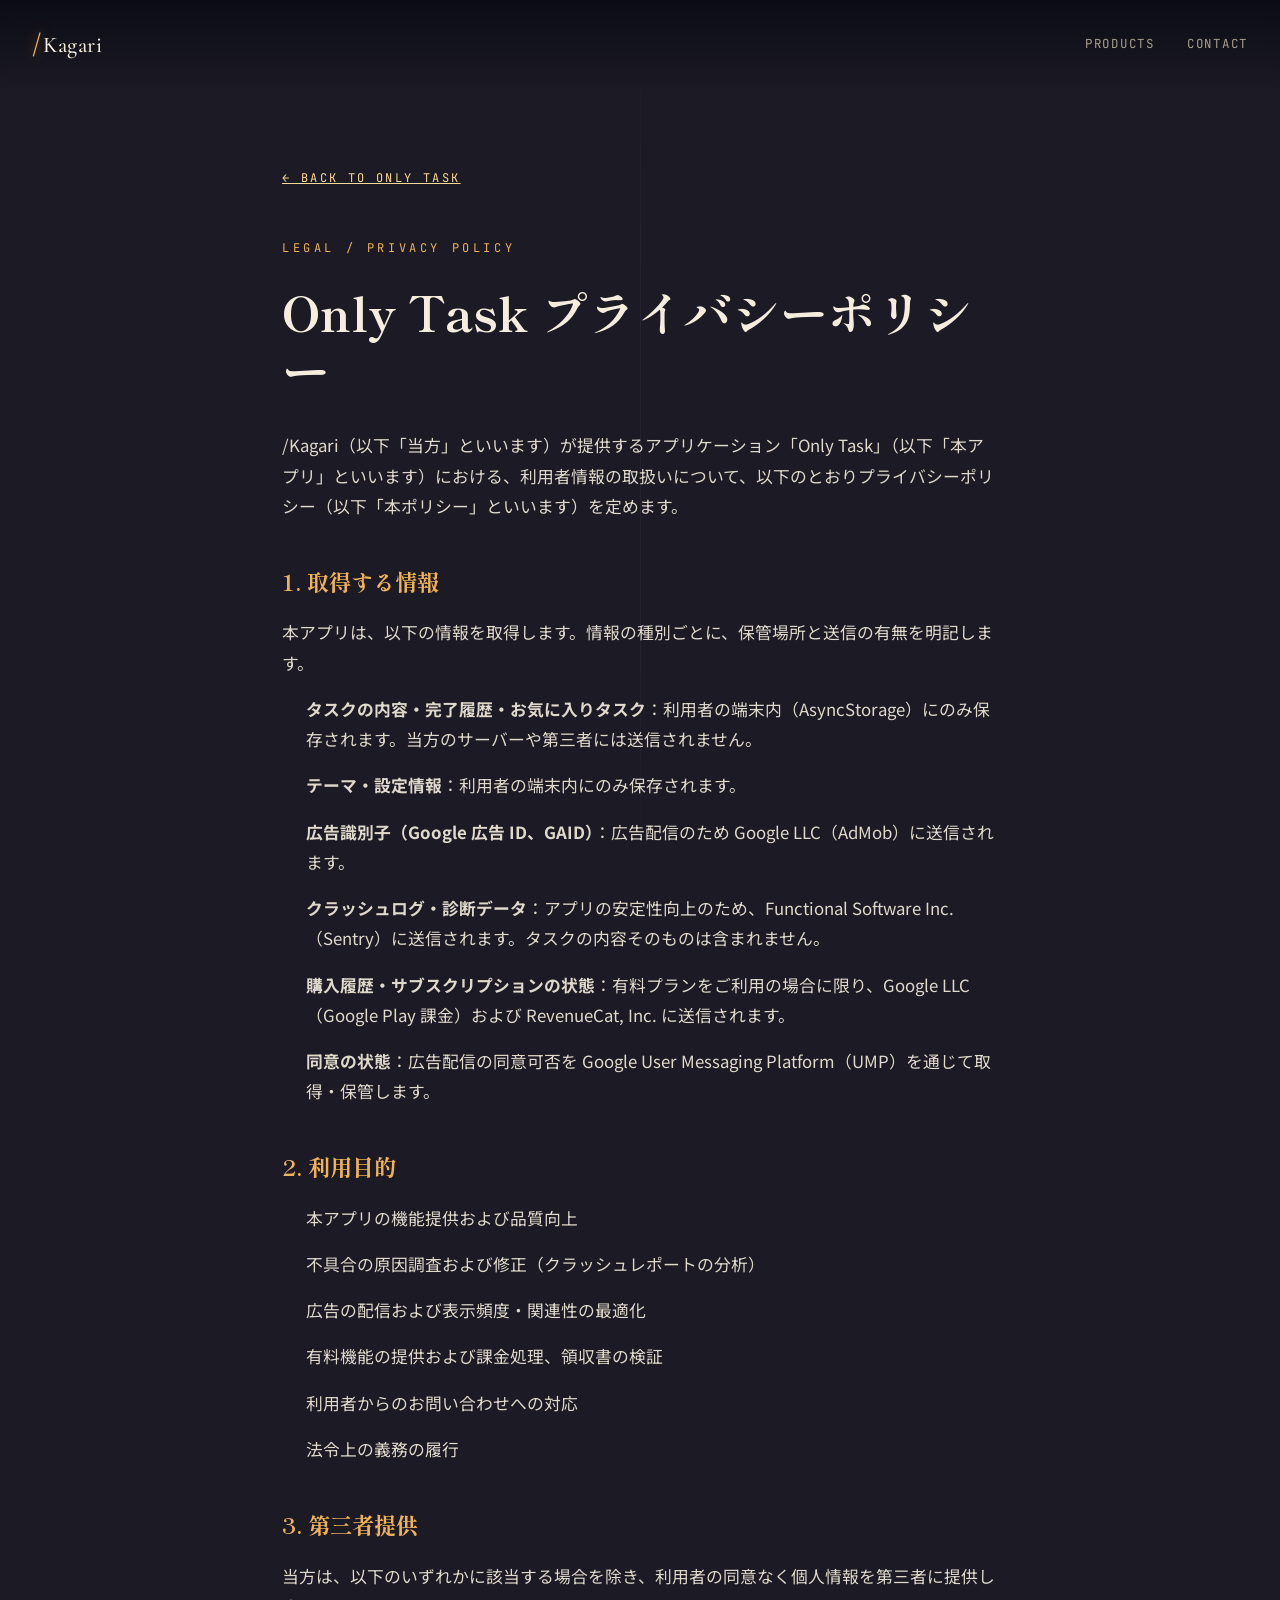
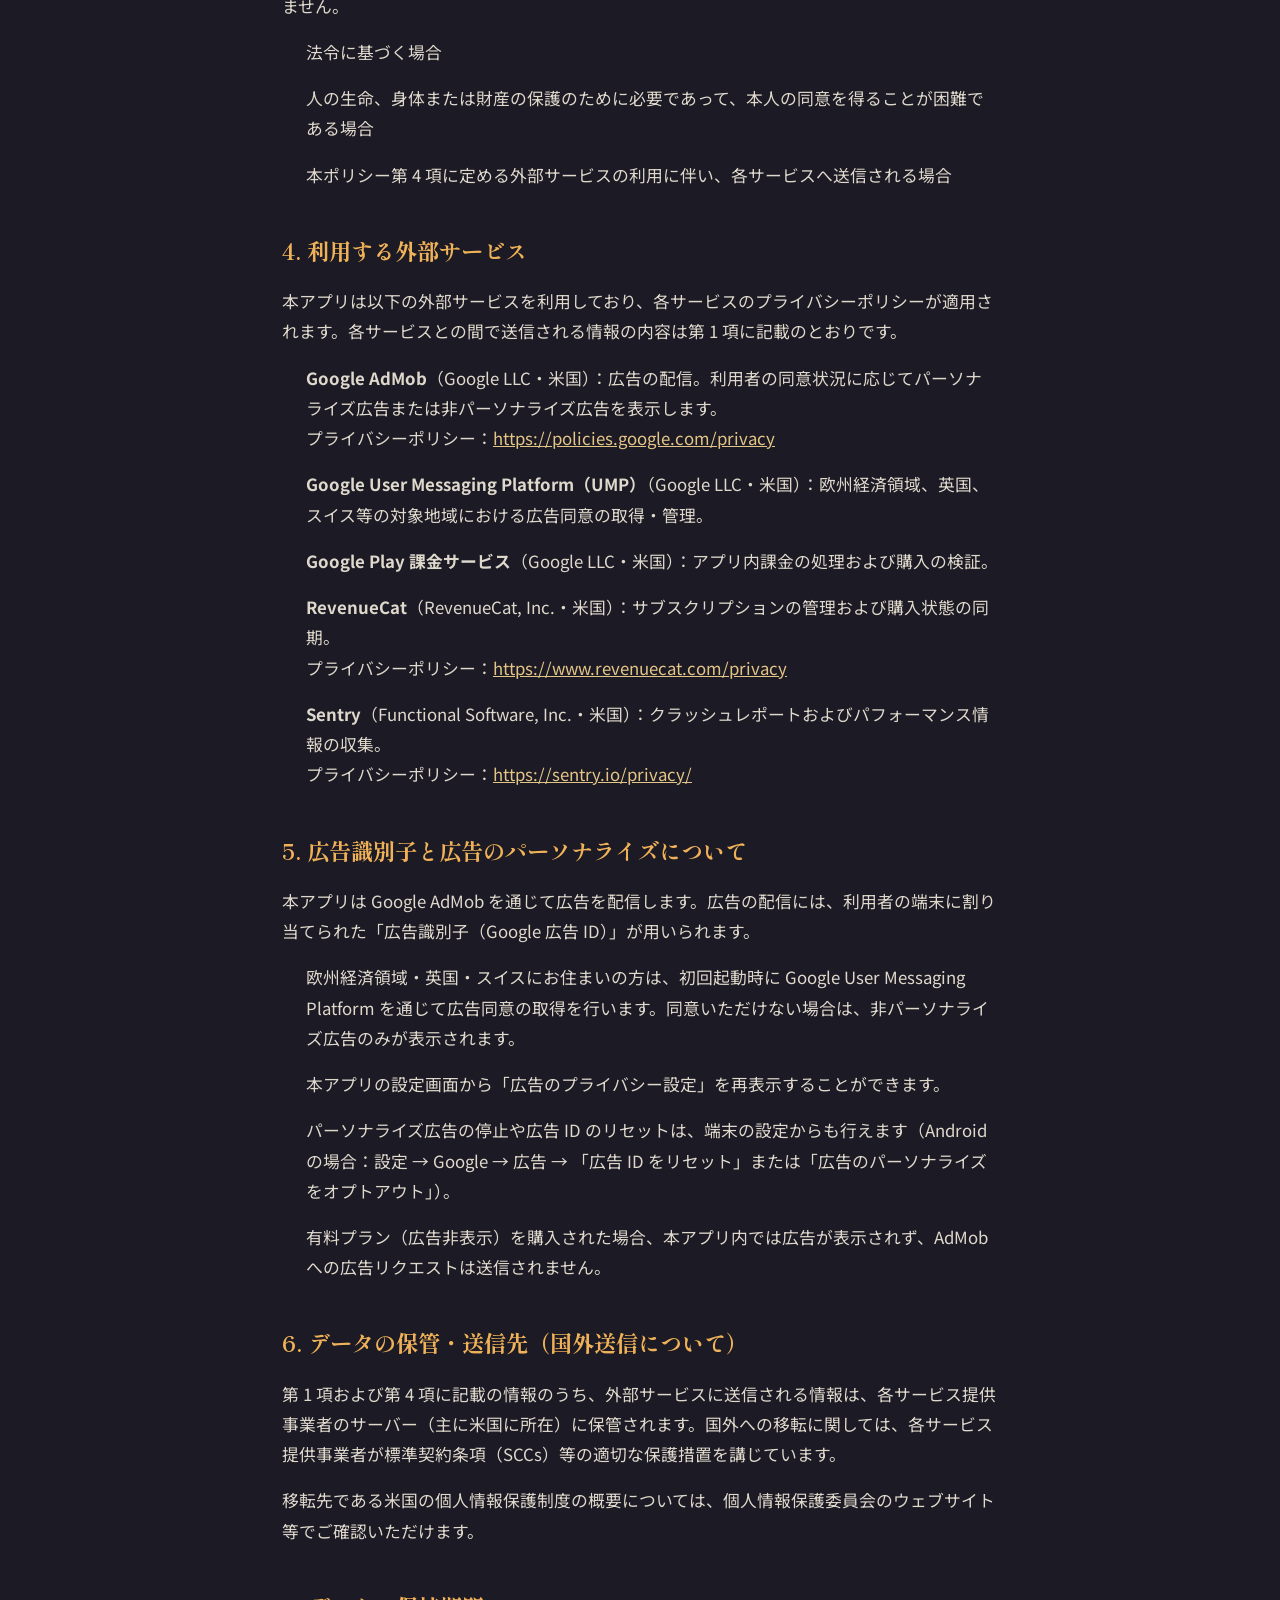
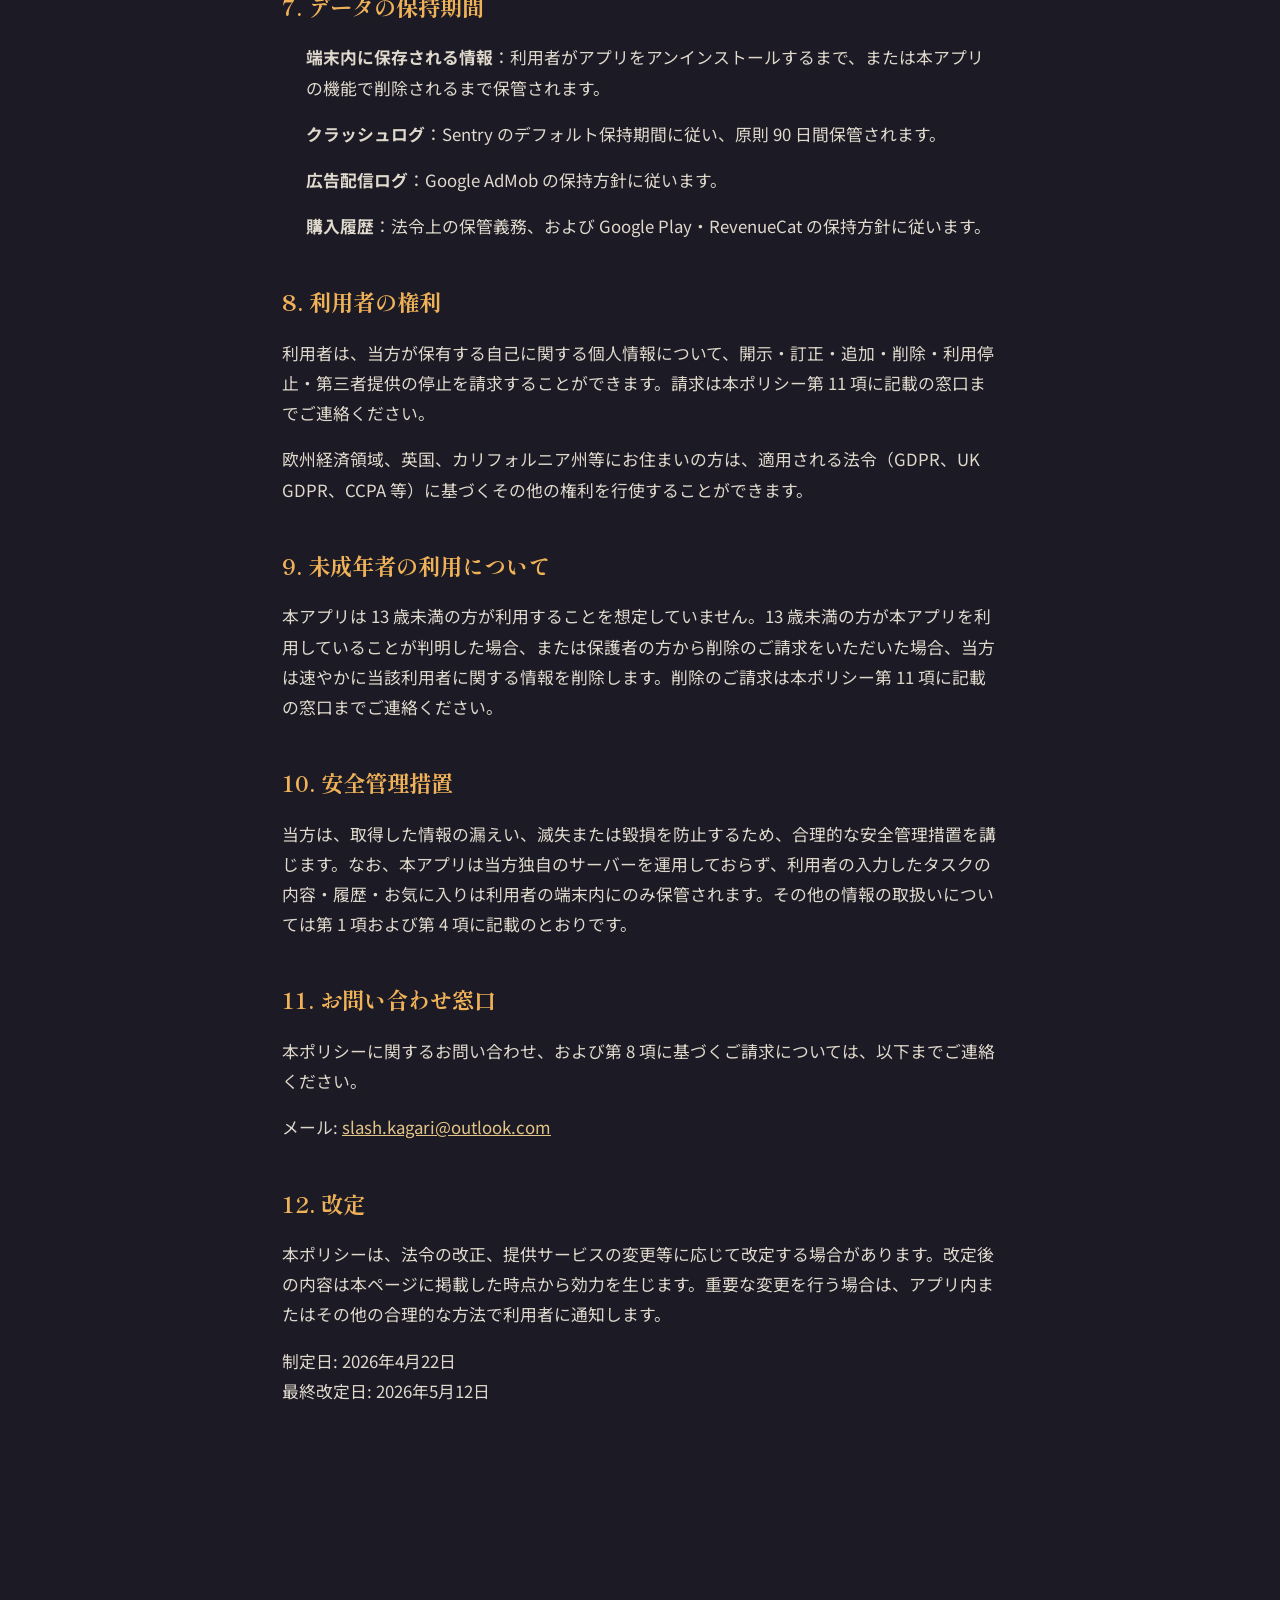
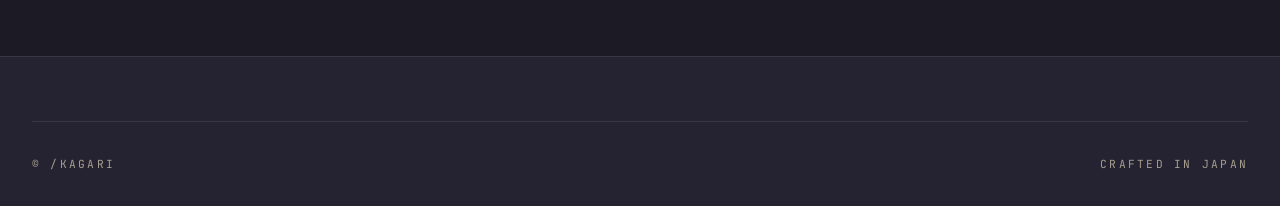
==== commit 88886a24: "docs: clarify safety-measures section in Only Task privacy policy - State explicitly that no first-p" ====
--- a/legal/only-task-privacy.html
+++ b/legal/only-task-privacy.html
@@ -96,7 +96,7 @@
   <p>本アプリは 13 歳未満の方が利用することを想定していません。13 歳未満の方が本アプリを利用していることが判明した場合、または保護者の方から削除のご請求をいただいた場合、当方は速やかに当該利用者に関する情報を削除します。削除のご請求は本ポリシー第 11 項に記載の窓口までご連絡ください。</p>
 
   <h2>10. 安全管理措置</h2>
-  <p>当方は、取得した情報の漏えい、滅失または毀損を防止するため、合理的な安全管理措置を講じます。タスクの内容など利用者の入力情報は原則として利用者の端末内にのみ保管され、当方のサーバーには送信されません。</p>
+  <p>当方は、取得した情報の漏えい、滅失または毀損を防止するため、合理的な安全管理措置を講じます。なお、本アプリは当方独自のサーバーを運用しておらず、利用者の入力したタスクの内容・履歴・お気に入りは利用者の端末内にのみ保管されます。その他の情報の取扱いについては第 1 項および第 4 項に記載のとおりです。</p>
 
   <h2>11. お問い合わせ窓口</h2>
   <p>本ポリシーに関するお問い合わせ、および第 8 項に基づくご請求については、以下までご連絡ください。</p>
